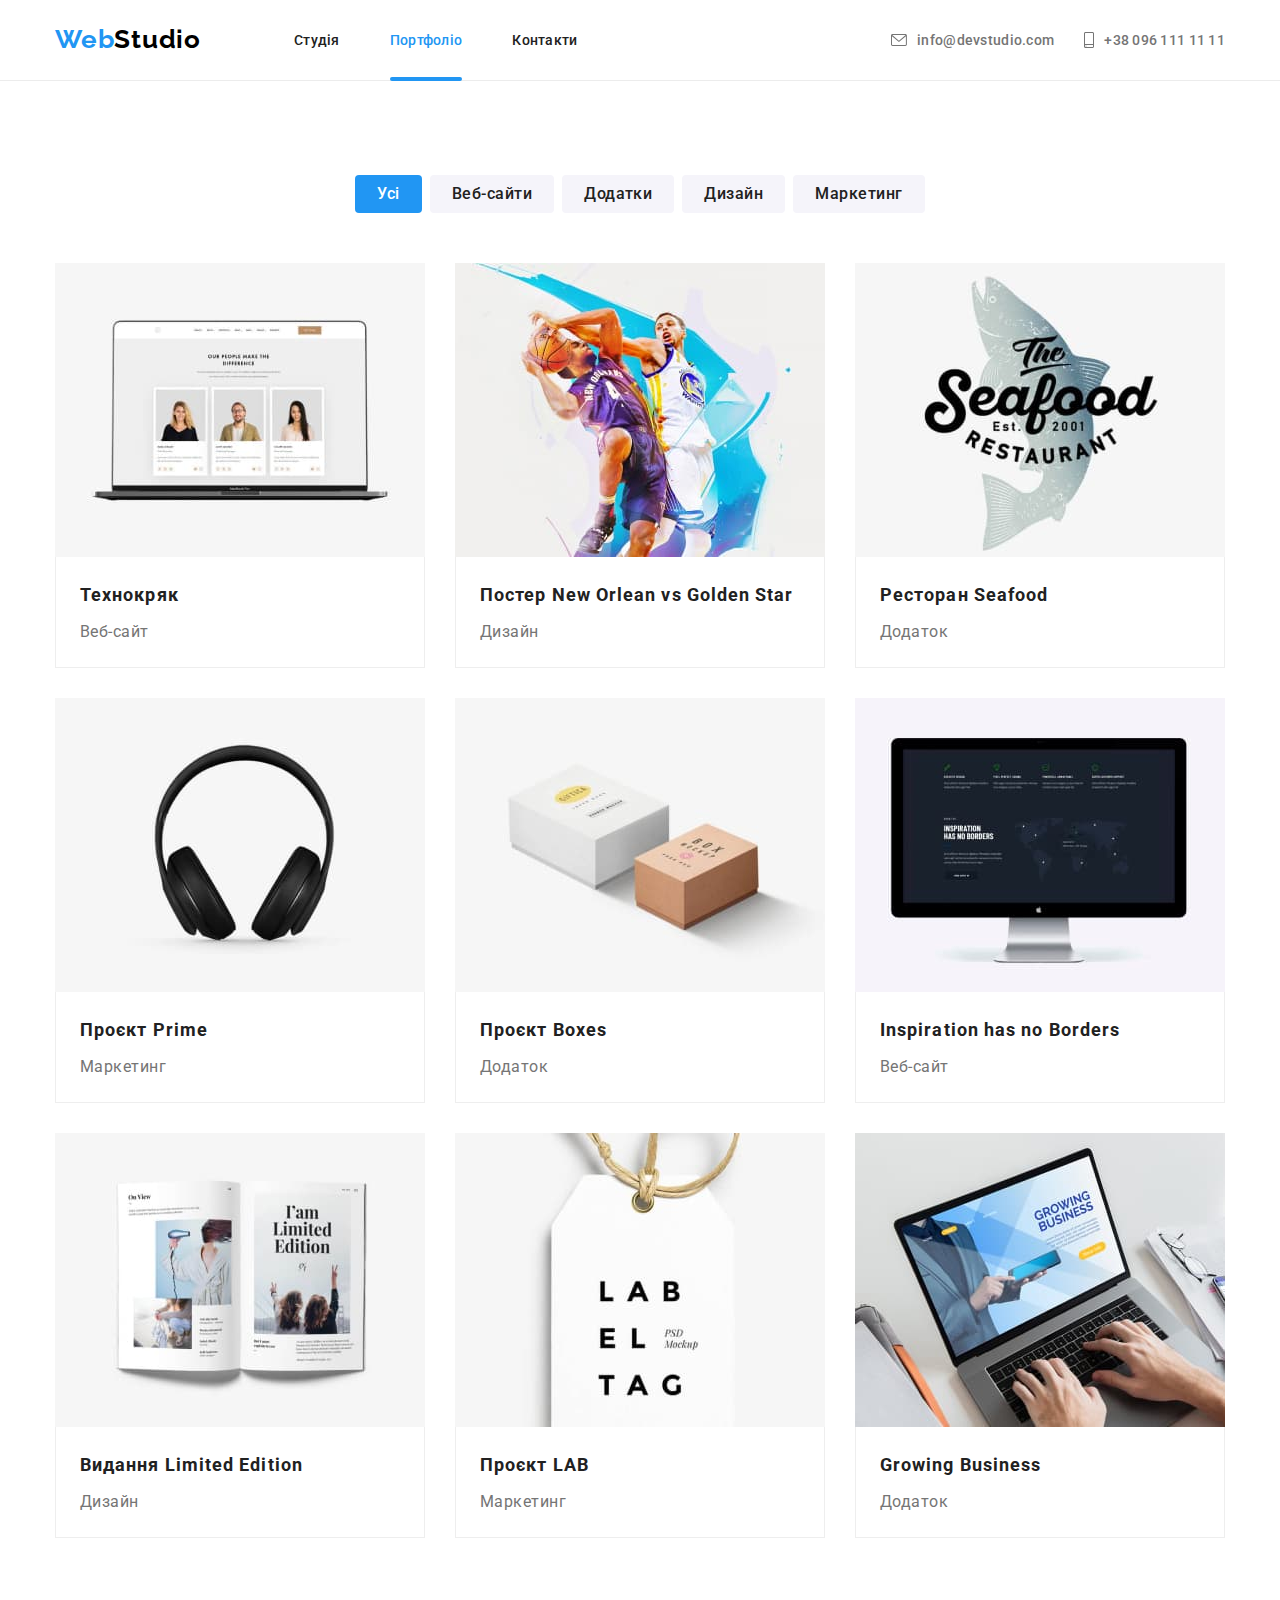
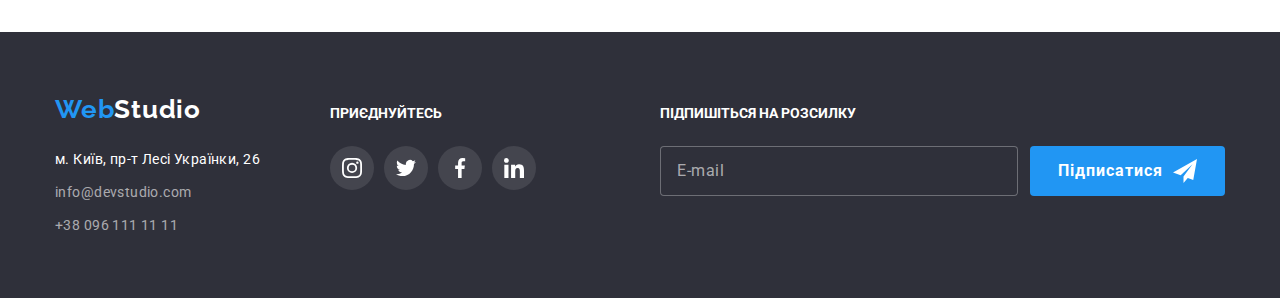
==== portfolio.html @ 8ba40157 "start" ====
<!DOCTYPE html>
<html lang="uk">
  <head>
    <meta charset="UTF-8" />
    <meta http-equiv="X-UA-Compatible" content="IE=edge" />
    <meta name="viewport" content="width=device-width, initial-scale=1.0" />
    <title>Portfolio</title>
    <link rel="preconnect" href="https://fonts.googleapis.com" />
    <link rel="preconnect" href="https://fonts.gstatic.com" crossorigin />
    <link
      href="https://fonts.googleapis.com/css2?family=Raleway:wght@700&family=Roboto:wght@400;500;700;900&display=swap"
      rel="stylesheet"
    />
    <link
      rel="stylesheet"
      href="https://cdnjs.cloudflare.com/ajax/libs/modern-normalize/1.1.0/modern-normalize.min.css"
    />
    <link rel="stylesheet" href="./css/styles.css" />
  </head>
  <body>
    <!-- Header -->

    <header class="header">
      <div class="container">
        <div class="site-nav">
          <nav class="main-nav">
            <a class="logo-header" href="./index.html"
              >Web<span class="logo-header-end">Studio</span></a
            >
            <ul class="nav">
              <li class="nav-list">
                <a class="nav-link" href="./index.html">Студія</a>
              </li>
              <li class="nav-list">
                <a class="nav-link current-page" href="./portfolio.html">Портфоліо</a>
              </li>
              <li class="nav-list"><a class="nav-link" href="#">Контакти</a></li>
            </ul>
          </nav>

          <ul class="contacts">
            <li class="contacts-list">
              <a class="contacts-link" href="mailto:info@devstudio.com">
                <svg class="contacts-link-icon envelope">
                  <use href="./images/icons.svg#envelope"></use>
                </svg>
                info@devstudio.com</a
              >
            </li>
            <li class="item">
              <a class="contacts-link" href="tel:+380961111111">
                <svg class="contacts-link-icon smartphone">
                  <use href="./images/icons.svg#smartphone"></use>
                </svg>
                +38 096 111 11 11</a
              >
            </li>
          </ul>
        </div>
      </div>
    </header>
    <main>
      <!-- Our projects section -->
      <section class="section">
        <div class="container">
          <h1 class="visually-hidden">Наші проекти</h1>

          <!-- Filtr menu -->

          <ul class="filtr">
            <li>
              <button class="filtr-button current-button" type="button">Усі</button>
            </li>
            <li><button class="filtr-button" type="button">Веб-сайти</button></li>
            <li><button class="filtr-button" type="button">Додатки</button></li>
            <li><button class="filtr-button" type="button">Дизайн</button></li>
            <li><button class="filtr-button" type="button">Маркетинг</button></li>
          </ul>

          <!-- Cards menu -->

          <ul class="ourprojects">
            <li class="ourprojects-list">
              <a
                class="ourprojects-link"
                href="#"
                target="_blank"
                rel="noopener noreferrer nofollow"
              >
                <div class="ourprojects-overlay-borders">
                  <img src="./images/technocrack.jpg" alt="відкрита сторінка сайту" width="370" />

                  <p class="ourprojects-overlay">
                    Ресурс пропонує комплексні пропозиції з різним рівнем функціоналу та сервісів.
                    Все це дозволить відвідувачу отримати вичерпні відомості про компанію чи
                    приватну особу.
                  </p>
                </div>

                <div class="ourproject-card">
                  <h2 class="ourprojects-title">Технокряк</h2>
                  <p class="ourprojects-text">Веб-сайт</p>
                </div></a
              >
            </li>
            <li class="ourprojects-list">
              <a
                class="ourprojects-link"
                href="#"
                target="_blank"
                rel="noopener noreferrer nofollow"
              >
                <div class="ourprojects-overlay-borders">
                  <img src="./images/poster.jpg" alt="постер з двома баскетболістами" width="370" />

                  <p class="ourprojects-overlay">
                    Lorem ipsum dolor sit amet consectetur adipisicing elit. Eaque dignissimos quos
                    magni deleniti earum cum soluta dolor culpa. Dolore, quos.
                  </p>
                </div>
                <div class="ourproject-card">
                  <h2 class="ourprojects-title">Постер New Orlean vs Golden Star</h2>
                  <p class="ourprojects-text">Дизайн</p>
                </div>
              </a>
            </li>
            <li class="ourprojects-list">
              <a
                class="ourprojects-link"
                href="#"
                target="_blank"
                rel="noopener noreferrer nofollow"
              >
                <div class="ourprojects-overlay-borders">
                  <img
                    src="./images/seafood.jpg"
                    alt="емблема ресторану у вигляді риби"
                    width="370"
                  />

                  <p class="ourprojects-overlay">
                    Lorem ipsum dolor sit amet consectetur adipisicing elit. Beatae esse illo dicta
                    quibusdam soluta fuga architecto laborum exercitationem unde ex sunt corporis
                    officia veritatis.
                  </p>
                </div>
                <div class="ourproject-card">
                  <h2 class="ourprojects-title">Ресторан Seafood</h2>
                  <p class="ourprojects-text">Додаток</p>
                </div></a
              >
            </li>
            <li class="ourprojects-list">
              <a
                class="ourprojects-link"
                href="#"
                target="_blank"
                rel="noopener noreferrer nofollow"
                ><div class="ourprojects-overlay-borders">
                  <img src="./images/prime.jpg" alt="навушники" width="370" />

                  <p class="ourprojects-overlay">
                    Lorem ipsum dolor, sit amet consectetur adipisicing elit. Sapiente distinctio
                    rerum placeat qui consectetur laborum veritatis. Eligendi ea laudantium id
                    praesentium laboriosam.
                  </p>
                </div>
                <div class="ourproject-card">
                  <h2 class="ourprojects-title">Проєкт Prime</h2>
                  <p class="ourprojects-text">Маркетинг</p>
                </div></a
              >
            </li>
            <li class="ourprojects-list">
              <a
                class="ourprojects-link"
                href="#"
                target="_blank"
                rel="noopener noreferrer nofollow"
                ><div class="ourprojects-overlay-borders">
                  <img src="./images/boxes.jpg" alt="дві коробки" width="370" />

                  <p class="ourprojects-overlay">
                    Lorem ipsum dolor sit amet consectetur adipisicing elit. Tempore enim
                    exercitationem numquam repellat officia velit eius laborum neque, quia,
                    perspiciatis sapiente?
                  </p>
                </div>
                <div class="ourproject-card">
                  <h2 class="ourprojects-title">Проєкт Boxes</h2>
                  <p class="ourprojects-text">Додаток</p>
                </div></a
              >
            </li>
            <li class="ourprojects-list">
              <a
                class="ourprojects-link"
                href="#"
                target="_blank"
                rel="noopener noreferrer nofollow"
                ><div class="ourprojects-overlay-borders">
                  <img src="./images/inspiration.jpg" alt="моноблок" width="370" />

                  <p class="ourprojects-overlay">
                    Lorem ipsum dolor sit amet consectetur adipisicing elit. Eveniet rem quae minima
                    nemo culpa commodi dicta reiciendis perspiciatis repellat. Facere, neque
                    aperiam?
                  </p>
                </div>
                <div class="ourproject-card">
                  <h2 class="ourprojects-title">Inspiration has no Borders</h2>
                  <p class="ourprojects-text">Веб-сайт</p>
                </div></a
              >
            </li>
            <li class="ourprojects-list">
              <a
                class="ourprojects-link"
                href="#"
                target="_blank"
                rel="noopener noreferrer nofollow"
                ><div class="ourprojects-overlay-borders">
                  <img src="./images/limeddit.jpg" alt="розгорнутий журнал" width="370" />

                  <p class="ourprojects-overlay">
                    Lorem ipsum dolor sit amet consectetur adipisicing elit. Illum alias, inventore
                    incidunt laborum veritatis natus nisi debitis perspiciatis itaque, tempore,
                    dolor minima odit!
                  </p>
                </div>
                <div class="ourproject-card">
                  <h2 class="ourprojects-title">Видання Limited Edition</h2>
                  <p class="ourprojects-text">Дизайн</p>
                </div></a
              >
            </li>
            <li class="ourprojects-list">
              <a
                class="ourprojects-link"
                href="#"
                target="_blank"
                rel="noopener noreferrer nofollow"
                ><div class="ourprojects-overlay-borders">
                  <img src="./images/lab.jpg" alt="бірка на мотузці" width="370" />

                  <p class="ourprojects-overlay">
                    Lorem ipsum dolor sit amet consectetur, adipisicing elit. Quae, consectetur
                    ullam distinctio itaque voluptate vel quas suscipit minima consequatur.
                  </p>
                </div>
                <div class="ourproject-card">
                  <h2 class="ourprojects-title">Проєкт LAB</h2>
                  <p class="ourprojects-text">Маркетинг</p>
                </div></a
              >
            </li>
            <li class="ourprojects-list">
              <a
                class="ourprojects-link"
                href="#"
                target="_blank"
                rel="noopener noreferrer nofollow"
                ><div class="ourprojects-overlay-borders">
                  <img src="./images/growingbus.jpg" alt="людина працює за ноутбуком" width="370" />

                  <p class="ourprojects-overlay">
                    Lorem ipsum dolor sit amet consectetur adipisicing elit. Eligendi voluptas
                    debitis, delectus repellat ipsa, est possimus cum enim optio voluptatem,
                    repudiandae incidunt tenetur vel?
                  </p>
                </div>
                <div class="ourproject-card">
                  <h2 class="ourprojects-title">Growing Business</h2>
                  <p class="ourprojects-text">Додаток</p>
                </div></a
              >
            </li>
          </ul>
        </div>
      </section>
    </main>
    <!-- Footer -->
    <footer class="footer-background">
      <div class="container">
        <div class="footer">
          <div class="find-us">
            <a class="logo-footer" href="./index.html"
              >Web<span class="logo-footer-end">Studio</span></a
            >
            <address>
              <ul class="adres">
                <li class="adres-item">
                  <a
                    class="footer-address"
                    href="https://goo.gl/maps/CPtrU1FHBa2aNyZL9"
                    target="_blank"
                    rel="noopener noreferrer nofollow"
                    >м. Київ, пр-т Лесі Українки, 26</a
                  >
                </li>
                <li class="adres-item">
                  <a class="footer-contacts" href="mailto:info@devstudio.com">info@devstudio.com</a>
                </li>
                <li class="adres-item">
                  <a class="footer-contacts" href="tel:+380961111111">+38 096 111 11 11</a>
                </li>
              </ul>
            </address>
          </div>
          <div class="join-us">
            <p class="footer-headers-text">приєднуйтесь</p>
            <ul class="soc-networks">
              <li class="soc-list">
                <a
                  class="soc-link soc-link-footer"
                  href="#"
                  target="_blank"
                  rel="noopener noreferrer nofollow"
                  ><svg class="soc-icon">
                    <use href="./images/icons.svg#instagram"></use>
                  </svg>
                </a>
              </li>
              <li class="soc-list">
                <a
                  class="soc-link soc-link-footer"
                  href="#"
                  target="_blank"
                  rel="noopener noreferrer nofollow"
                >
                  <svg class="soc-icon">
                    <use href="./images/icons.svg#twitter"></use>
                  </svg>
                </a>
              </li>
              <li class="soc-list">
                <a
                  class="soc-link soc-link-footer"
                  href="#"
                  target="_blank"
                  rel="noopener noreferrer nofollow"
                  ><svg class="soc-icon">
                    <use href="./images/icons.svg#facebook"></use>
                  </svg>
                </a>
              </li>
              <li class="soc-list">
                <a
                  class="soc-link soc-link-footer"
                  href="#"
                  target="_blank"
                  rel="noopener noreferrer nofollow"
                  ><svg class="soc-icon">
                    <use href="./images/icons.svg#linkedin"></use>
                  </svg>
                </a>
              </li>
            </ul>
          </div>
          <div class="sign-us">
            <p class="footer-headers-text">Підпишіться на розсилку</p>
            <form class="sign-us-form">
              <label>
                <input type="email" class="sign-us-input" placeholder="E-mail" />
              </label>
              <button type="submit" class="sign-us-button">
                Підписатися
                <svg class="icon-send">
                  <use href="./images/icons.svg#icon-send"></use>
                </svg>
              </button>
            </form>
          </div>
        </div>
      </div>
    </footer>
  </body>
</html>
---- css/styles.css ----
/* Color variables */

:root {
  --main-background-color: #ffffff;
  --secondary-background-color: #2f303a;
  --accent-color: #2196f3;
  --section-background-color: #f5f4fa;
  --our-contacts-color: rgba(255, 255, 255, 0.6);
  --main-text-color: #757575;
  --title-text-color: #212121;
  --logo-end-color: #000000;
  --time-func: cubic-bezier(0.4, 0, 0.2, 1);
  --time: 250ms;
}

/* General styles */

body {
  background-color: var(--main-background-color);
  color: var(--main-text-color);
  font-family: 'Roboto', sans-serif;
  font-size: 14px;
}

h1,
h2,
h3,
h4,
h5,
h6,
p,
ul {
  margin: 0;
  padding: 0;
}

li {
  list-style: none;
}

img {
  display: block;
  max-width: 100%;
  height: auto;
}

.container {
  width: 1200px;
  margin: 0 auto;
  padding: 0 15px;
}

.section {
  padding: 94px 0;
}

.visually-hidden {
  position: absolute;
  white-space: nowrap;
  width: 1px;
  height: 1px;
  overflow: hidden;
  border: 0;
  padding: 0;
  clip: rect(0 0 0 0);
  clip-path: inset(50%);
  margin: -1px;
}

.section-title {
  margin-bottom: 50px;

  text-align: center;
  font-weight: 700;
  font-size: 36px;
  line-height: 1.17;
  letter-spacing: 0.03em;
  color: var(--title-text-color);
}

/* Logo styles */

.logo-header,
.logo-footer {
  font-family: 'Raleway', sans-serif;
  color: var(--accent-color);
  text-decoration: none;
  font-size: 26px;
  font-weight: 700;
  line-height: 1.17;
  letter-spacing: 0.03em;
}

.logo-header {
  margin-right: 93px;
}

.logo-header-end {
  color: var(--logo-end-color);
  line-height: 1.38;
}

.logo-footer {
  display: block;
  margin-bottom: 20px;
}

.logo-footer-end {
  color: var(--main-background-color);
  line-height: 1.38;
}

/* Header styles */

.header {
  border-bottom: 1px solid #ececec;
}

.site-nav,
.main-nav,
.nav,
.contacts {
  display: flex;
  align-items: center;
}

.nav-list:not(:last-child) {
  margin-right: 50px;
}

.nav-link.current-page {
  color: var(--accent-color);
}

.current-page::after {
  content: '';
  display: block;
  width: 100%;
  height: 4px;
  position: absolute;

  bottom: -1px;
  border-radius: 2px;
  background-color: var(--accent-color);

  animation-name: current-underline;
  animation-duration: 350ms;
  animation-timing-function: linear;
}

@keyframes current-underline {
  0% {
    transform: scaleX(0);
  }
  50% {
    transform: scaleX(0.5);
  }
  100% {
    transform: scaleX(1);
  }
}

.contacts-list:not(:last-child) {
  margin-right: 30px;
}

.contacts {
  margin-left: auto;
}

.nav,
.contacts {
  font-weight: 500;
  line-height: 1.17;
  letter-spacing: 0.02em;
}

.nav-link {
  display: block;
  padding: 32px 0;
  position: relative;

  text-decoration: none;
  color: var(--title-text-color);
  transition: color var(--time) var(--time-func);
}

.contacts-link {
  display: flex;
  align-items: center;
  padding: 32px 0;

  text-decoration: none;
  color: var(--main-text-color);
  transition: color var(--time) var(--time-func);
}

.contacts-link-icon {
  margin-right: 10px;
  fill: currentColor;
}

.envelope {
  width: 16px;
  height: 12px;
}

.smartphone {
  width: 10px;
  height: 16px;
}

.nav-link:hover,
.nav-link:focus,
.contacts-link:hover,
.contacts-link:focus {
  color: var(--accent-color);
}

/* Footer styles */

.footer-background {
  padding: 60px 0;
  background-color: var(--secondary-background-color);
}

.footer {
  display: flex;
  gap: 70px;
  align-items: baseline;
}

.footer-address {
  text-decoration: none;
  font-style: normal;
  color: var(--main-background-color);
  line-height: 1.71;
  letter-spacing: 0.03em;
  transition: color var(--time) var(--time-func);
}

.footer-contacts {
  text-decoration: none;
  font-style: normal;
  color: var(--our-contacts-color);
  line-height: 1.71;
  letter-spacing: 0.03em;
  transition: color var(--time) var(--time-func);
}

.footer-headers-text {
  font-weight: 700;
  line-height: 1.71;
  text-transform: uppercase;
  color: var(--main-background-color);
  letter-spacing: 0.03%;
  margin-bottom: 20px;
}

.soc-link-footer.soc-link {
  background-color: rgba(255, 255, 255, 0.1);
  color: #ffffff;
}

.adres-item:not(:last-child) {
  margin-bottom: 9px;
}

.footer-address:hover,
.footer-address:focus,
.footer-contacts:hover,
.footer-contacts:focus {
  color: var(--accent-color);
}

.sign-us {
  margin-left: auto;
}

.sign-us-form {
  display: flex;
  gap: 12px;
}

.sign-us-input {
  width: 358px;
  height: 50px;
  padding-left: 16px;
  background-color: #2f303a;
  border-radius: 4px;
  border: 1px solid rgba(255, 255, 255, 0.3);

  font-size: 16px;
  letter-spacing: 0.03em;
  line-height: 1.25;
  color: var(--main-text-color);
}

.sign-us-input:focus-within {
  background-color: var(--main-background-color);
}

.sign-us-input::placeholder {
  font-size: 16px;
  letter-spacing: 0.03em;
  line-height: 1.25;
  color: rgba(255, 255, 255, 0.6);
}

.sign-us-input:focus-within::placeholder {
  color: var(--main-text-color);
}

.sign-us-button {
  display: flex;
  gap: 10px;
  align-items: center;
  padding: 10px 28px;
  border: 0;
  border-radius: 4px;

  font-weight: 700;
  font-size: 16px;
  line-height: 1.87;
  letter-spacing: 0.06em;
  background-color: var(--accent-color);
  color: var(--main-background-color);
  cursor: pointer;
  transition: background-color var(--time) var(--time-func), box-shadow var(--time) var(--time-func);
}

.icon-send {
  width: 24px;
  height: 24px;
  display: flex;
  justify-content: center;
  align-items: center;
  fill: var(--main-background-color);
}

/* WebStudio */

/* Hero section styles */

.hero {
  background-color: var(--secondary-background-color);
  text-align: center;
}

.hero-background {
  padding: 200px 0;
  width: 1600px;
  margin: 0 auto;
  background-image: linear-gradient(to right, rgba(47, 48, 58, 0.4), rgba(47, 48, 58, 0.4)),
    url(../images/background-hero.jpg);
  background-repeat: no-repeat;
  background-position: center;
  background-size: cover;
}

.hero-title {
  max-width: 696px;
  margin: 0 auto 30px;

  font-weight: 900;
  font-size: 44px;
  line-height: 1.36;
  letter-spacing: 0.06em;
  text-transform: uppercase;
  color: var(--main-background-color);
}

.hero-button {
  padding: 10px 32px;
  border: 0;
  border-radius: 4px;

  font-weight: 700;
  font-size: 16px;
  line-height: 1.87;
  letter-spacing: 0.06em;
  background-color: var(--accent-color);
  color: var(--main-background-color);
  cursor: pointer;
  transition: background-color var(--time) var(--time-func), box-shadow var(--time) var(--time-func);
}

.hero-button:hover,
.hero-button:focus,
.send-data-button:hover,
.send-data-button:focus,
.sign-us-button:hover,
.sign-us-button:focus {
  background-color: #188ce8;
  box-shadow: 0px 4px 4px rgba(0, 0, 0, 0.15);
}

/* Sections styles */

/* Our advantages section styles */

.advantages-title {
  margin-bottom: 10px;

  font-weight: 700;
  line-height: 1.17;
  letter-spacing: 0.03em;
  color: var(--title-text-color);
  text-transform: uppercase;
  font-size: inherit;
}

.advantages-text {
  line-height: 1.71;
}

.advantages {
  display: flex;
}

.advantages-list:not(:last-child) {
  margin-right: 30px;
}

.advantages-list {
  list-style-type: none;
  width: 25%;
}

.advantages-thumb {
  display: flex;
  width: 270px;
  height: 120px;
  justify-content: center;
  align-items: center;
  background-color: #f5f4fa;
  margin-bottom: 30px;
  border-radius: 4px;
}

.our-adnvantages-icon {
  width: 70px;
  height: 70px;
}

/* What we do section styles */

.what-we-do {
  padding: 0 0 94px 0;
}

.what-we-do-list {
  display: flex;
}

.what-we-do-item:not(:last-child) {
  margin-right: 30px;
}

.what-we-do-item {
  position: relative;
}

.what-we-do-text {
  width: 100%;
  position: absolute;
  bottom: 0;
  left: 0;
  padding: 27px 0;

  text-align: center;
  text-transform: uppercase;
  font-weight: 700;
  line-height: 1.17;
  letter-spacing: 0.03em;
  color: var(--main-background-color);
  background-color: rgba(47, 48, 58, 0.8);
}

/* Our team section styles */

/* cards animations */

.scene-flip {
  width: 270px;
  height: 260px;

  perspective: 600px;
}

.card-flip {
  width: 100%;
  height: 100%;
  position: relative;

  transform-style: preserve-3d;
  border: 1px solid var(--section-background-color);
  transition: transform var(--time) var(--time-func);
}

.team-card-flip {
  position: absolute;
  width: 100%;
  height: 100%;
  backface-visibility: hidden;
}

.flip-card-text {
  color: var(--main-text-color);
  transform: rotateY(180deg);
  padding: 30px;
}

.scene-flip:hover .card-flip {
  transform: rotateY(180deg);
}

.scene-spiral {
  width: 270px;
  height: 260px;
  position: relative;

  perspective: 600px;
  border-top: 1px solid var(--section-background-color);
  border-right: 1px solid var(--section-background-color);
  border-left: 1px solid var(--section-background-color);
}

.card-spiral-text {
  position: absolute;
  width: 100%;
  height: 100%;
  padding: 30px;
  opacity: 0;
  transform: scale(0) rotate(360deg);
  transition: transform 500ms 500ms;
  border-bottom: 1px solid var(--section-background-color);
}

.card-spiral-face {
  position: absolute;
  width: 100%;
  height: 100%;

  transform: scale(1) rotate(0);
  transition: transform 500ms;
}

.scene-spiral:hover .card-spiral-face {
  transform: scale(0) rotate(360deg);
}

.scene-spiral:hover .card-spiral-text {
  transform: scale(1) rotate(0);
  opacity: 1;
}

/* ------------------------------- */

.ourteam-background {
  background-color: var(--section-background-color);
}

.ourteam-title {
  margin-bottom: 10px;

  font-weight: 500;
  font-size: 16px;
  line-height: 1.17;
  letter-spacing: 0.03em;
  color: var(--title-text-color);
}

.ourteam-text {
  font-size: 16px;
  line-height: 1.17;
  margin-bottom: 16px;
}

.ourteam {
  display: flex;
}

.ourteam-list {
  width: 25%;

  background-color: var(--main-background-color);
  box-shadow: 0px 1px 3px rgba(0, 0, 0, 0.12), 0px 1px 1px rgba(0, 0, 0, 0.14),
    0px 2px 1px rgba(0, 0, 0, 0.2);
  border-radius: 0px 0px 4px 4px;
}

.ourteam-cards {
  text-align: center;
  padding: 30px 0;
}

.ourteam-list:not(:last-child) {
  margin-right: 30px;
}

.soc-networks {
  display: flex;
  justify-content: center;
  gap: 10px;
}
.soc-list {
  list-style-type: none;
}

.soc-link {
  width: 44px;
  height: 44px;
  display: flex;
  justify-content: center;
  align-items: center;
  border-radius: 50%;
  color: #afb1b8;
  transition: color var(--time) var(--time-func), background-color var(--time) var(--time-func);
}

.soc-icon {
  width: 20px;
  height: 20px;
  fill: currentColor;
}

.soc-link:hover,
.soc-link:focus {
  background-color: #2196f3;
  color: #ffffff;
}

/* Constant clients section styles */

.constant-clients {
  display: flex;
  gap: 30px;
  justify-content: center;
}

.clients-list {
  list-style: none;
}

.clients-link {
  width: 170px;
  height: 92px;
  display: flex;
  justify-content: center;
  align-items: center;
  color: #afb1b8;
  border: 1px solid #afb1b8;
  border-radius: 4px;
  transition: color var(--time) var(--time-func), border-color var(--time) var(--time-func);
}

.clients-link:hover,
.clients-link:focus {
  color: var(--accent-color);
  border-color: var(--accent-color);
}

.clients-icon {
  width: 106px;
  height: 60px;
  fill: currentColor;
}

/* Portfolio */

/* Filtr buttons styles */

.filtr {
  display: flex;
  justify-content: center;
  column-gap: 8px;
  margin-bottom: 50px;
}

.filtr-button {
  padding: 6px 22px;

  border: none;
  border-radius: 4px;
  font-family: inherit;
  background-color: var(--section-background-color);
  color: var(--title-text-color);
  font-weight: 500;
  font-size: 16px;
  line-height: 1.62;
  letter-spacing: 0.03em;
  cursor: pointer;
  transition: background-color var(--time) var(--time-func), color var(--time) var(--time-func),
    box-shadow var(--time) var(--time-func);
}

.current-button {
  background-color: var(--accent-color);
  color: var(--main-background-color);
}

.filtr-button:hover,
.filtr-button:focus {
  background-color: var(--accent-color);
  color: var(--main-background-color);
  box-shadow: 0px 3px 1px rgba(0, 0, 0, 0.1), 0px 1px 2px rgba(0, 0, 0, 0.08),
    0px 2px 2px rgba(0, 0, 0, 0.12);
}

/* Projects cards styles */

.ourprojects {
  display: flex;
  flex-wrap: wrap;
  gap: 30px;
}

.ourprojects-list {
  flex-basis: 370px;
}

.ourprojects-link {
  display: block;
  text-decoration: none;
  transition: box-shadow var(--time) var(--time-func);
}

.ourprojects-link:hover,
.ourprojects-link:focus {
  box-shadow: 0px 1px 1px rgba(0, 0, 0, 0.12), 0px 4px 4px rgba(0, 0, 0, 0.06),
    1px 4px 6px rgba(0, 0, 0, 0.16);
}

.ourprojects-link:hover .ourprojects-overlay,
.ourprojects-link:focus .ourprojects-overlay {
  transform: translatey(0);
}

.ourprojects-title {
  margin-bottom: 4px;

  font-size: 18px;
  line-height: 2;
  letter-spacing: 0.06em;
  color: var(--title-text-color);
}

.ourprojects-text {
  font-size: 16px;
  line-height: 1.87;
  letter-spacing: 0.03em;
  color: var(--main-text-color);
}

.ourproject-card {
  padding: 20px 24px;
  border-bottom: 1px solid #eeeeee;
  border-left: 1px solid #eeeeee;
  border-right: 1px solid #eeeeee;
}

.ourprojects-overlay-borders {
  position: relative;
  overflow: hidden;
}

.ourprojects-overlay {
  position: absolute;

  top: 0;
  left: 0;
  width: 100%;
  height: 100%;
  background: rgba(33, 150, 243, 0.9);
  padding: 63px 24px;

  transform: translateY(100.1%);
  transition: transform var(--time) var(--time-func);

  font-size: 18px;
  line-height: 1.55;
  letter-spacing: 0.03em;
  color: var(--main-background-color);
}

/* Modal window */

.backdrop {
  position: fixed;
  top: 0;
  left: 0;
  width: 100%;
  height: 100%;

  background-color: rgba(0, 0, 0, 0.2);
  opacity: 1;

  transition: opacity var(--time) var(--time-func), visibility var(--time) var(--time-func);
}

.backdrop.is-hidden {
  opacity: 0;
  visibility: hidden;
  pointer-events: none;
}

.backdrop.is-hidden .modal {
  transform: translate(-50%, -50%) scale(0.9);
  transition: transform var(--time) var(--time-func);
}

.modal {
  position: absolute;
  top: 50%;
  left: 50%;

  min-width: 528px;
  min-height: 581px;

  padding: 40px;

  transform: translate(-50%, -50%) scale(1);

  background-color: var(--main-background-color);
  box-shadow: 0px 1px 3px rgba(0, 0, 0, 0.12), 0px 1px 1px rgba(0, 0, 0, 0.14),
    0px 2px 1px rgba(0, 0, 0, 0.2);
  border-radius: 4px;
}

.close-backdrop-button {
  position: absolute;
  top: 8px;
  right: 8px;
  display: flex;
  justify-content: center;
  align-items: center;

  width: 30px;
  height: 30px;

  cursor: pointer;
  border-radius: 50%;
  border: 1px solid rgba(0, 0, 0, 0.1);
  background-color: var(--main-background-color);
  color: var(--logo-end-color);
}

.close-backdrop-button:hover,
.close-backdrop-button:focus {
  color: var(--accent-color);
}

.close-backdrop-icon {
  width: 18px;
  height: 18px;
  fill: currentColor;
}

/* Form We will call you */

.form {
  width: 100%;
}

.form-title {
  text-align: center;
  margin-bottom: 12px;
  font-weight: 700;
  font-size: 20px;
  letter-spacing: 0.03em;
  line-height: 1.17;
  color: var(--title-text-color);
}

.inputuserdata {
  margin-bottom: 20px;
}

.form-field {
  display: flex;
  flex-direction: column;
}

.form-field:not(:last-child) {
  margin-bottom: 10px;
}

.form-input {
  height: 40px;
  width: 100%;
  padding-left: 42px;
  border: 1px solid rgba(33, 33, 33, 0.2);
  border-radius: 4px;
  outline: none;
  transition: border-color var(--time) var(--time-func);
}

.input-icon-position {
  position: relative;
}

.input-icon {
  position: absolute;
  width: 18px;
  height: 18px;
  top: 50%;
  left: 21px;
  transform: translate(-50%, -50%);
  transition: fill var(--time) var(--time-func);
}

.form-input-text {
  padding: 12px;
  border: 1px solid rgba(33, 33, 33, 0.2);
  border-radius: 4px;
  resize: none;
  outline: none;
  transition: border-color var(--time) var(--time-func);
}

.form-label {
  margin-bottom: 4px;

  font-size: 12px;
  letter-spacing: 0.01em;
  line-height: 1.17;
  color: var(--main-text-color);
}

.form-field:focus-within .form-input,
.form-field:focus-within .form-input-text,
.form-field:focus-within .input-icon {
  border-color: var(--accent-color);
  fill: var(--accent-color);
}

.checkbox-input {
  position: absolute;
  white-space: nowrap;
  width: 1px;
  height: 1px;
  overflow: hidden;
  border: 0;
  padding: 0;
  clip: rect(0 0 0 0);
  clip-path: inset(50%);
  margin: -1px;
}

.checkbox-field {
  display: flex;
  justify-content: center;
  align-items: center;
  width: 16px;
  height: 15px;
  margin-right: 8px;
  border-radius: 2px;
  border: 1px solid #212121;
  transition: background-color var(--time) var(--time-func);
}

.form-policy {
  display: flex;
  justify-content: center;
  align-items: center;
  margin-bottom: 30px;
  letter-spacing: 0.03em;
  line-height: 1.71;
  color: var(--main-text-color);
}

.policy-border {
  position: absolute;
  width: 448px;
  height: 26px;
  border-radius: 4px;
  border: 1px solid transparent;
  transition: border-color var(--time) var(--time-func);
}

.checkbox-input:focus ~ .policy-border {
  border-color: var(--accent-color);
}

.checkbox-input:checked ~ .policy-border {
  border-color: transparent;
}

.checkbox-icon {
  width: 16px;
  height: 15px;
  fill: #ffffff;
}

.checkbox-input:checked + .checkbox-field {
  border: none;
  background-color: var(--accent-color);
}

.policy-link {
  color: var(--accent-color);
  z-index: 1;
}

.policy-link:focus {
  outline: 1px solid var(--accent-color);
}

.send-data-button {
  display: block;
  padding: 10px 52px;
  margin: 0 auto;

  border: 0;
  border-radius: 4px;

  font-weight: 700;
  font-size: 16px;
  line-height: 1.87;
  letter-spacing: 0.06em;
  background-color: var(--accent-color);
  color: var(--main-background-color);
  cursor: pointer;
  transition: background-color var(--time) var(--time-func), box-shadow var(--time) var(--time-func);
}
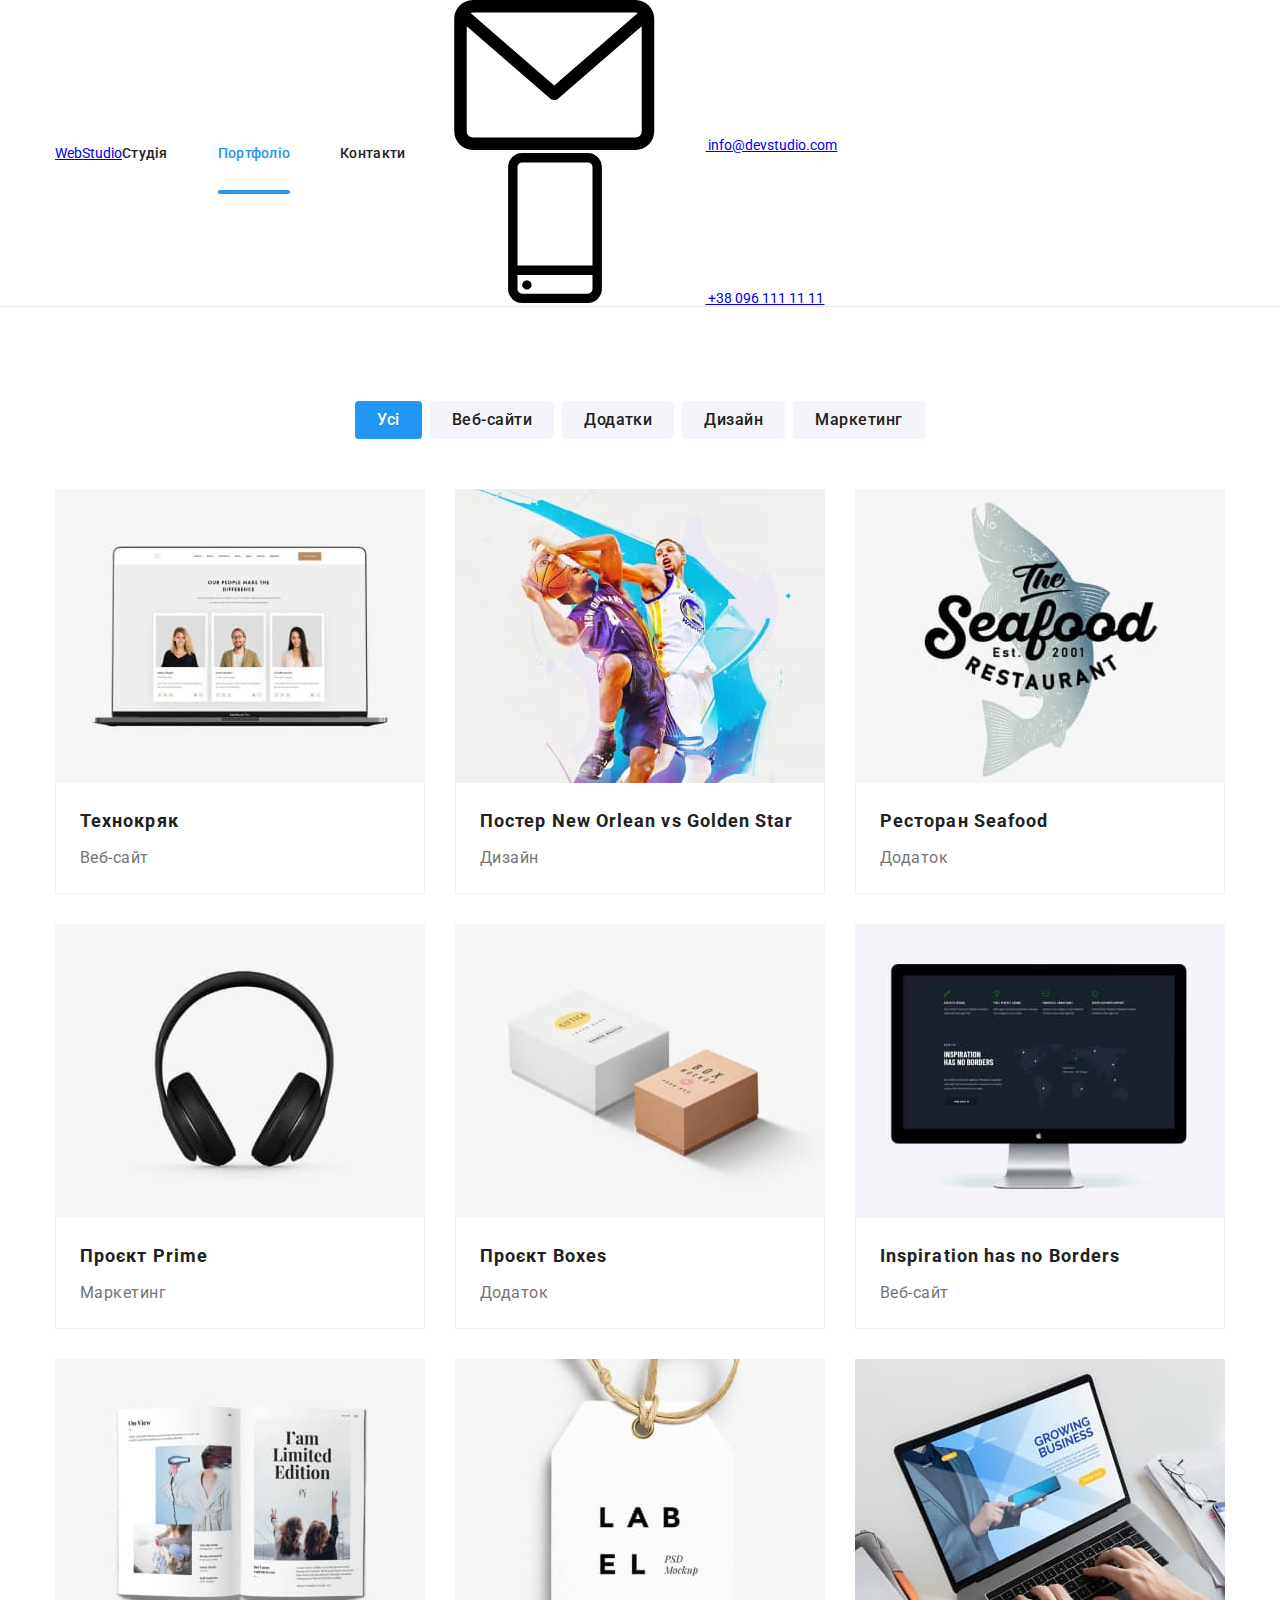
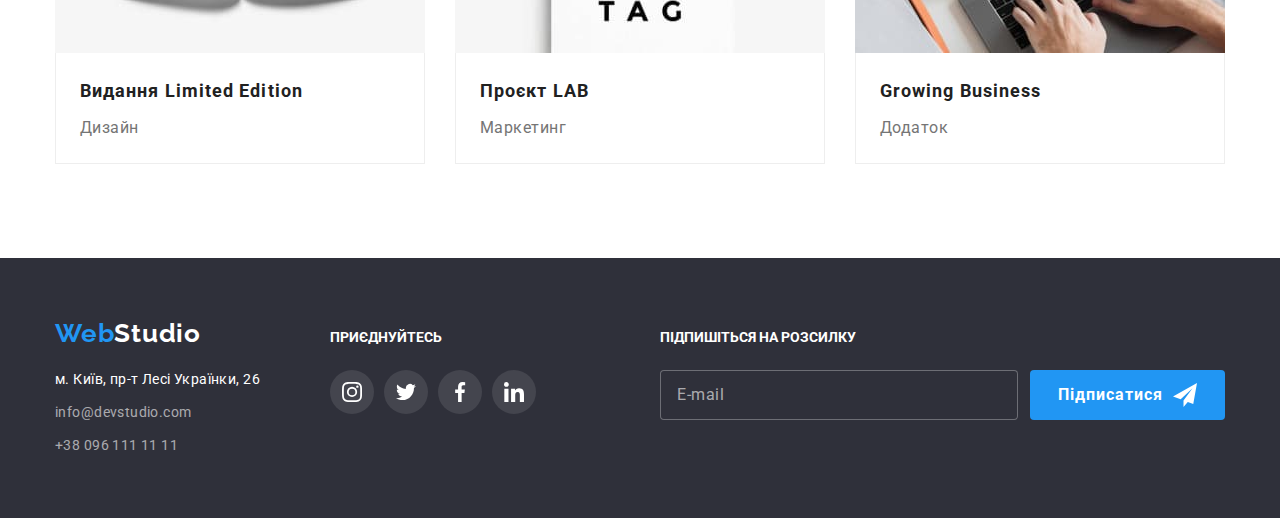
==== commit 7cac6150: "something done" ====
--- a/portfolio.html
+++ b/portfolio.html
@@ -61,217 +61,225 @@
     </header>
     <main>
       <!-- Our projects section -->
-      <section class="section">
+      <section class="section our-projects">
         <div class="container">
           <h1 class="visually-hidden">Наші проекти</h1>
 
           <!-- Filtr menu -->
 
-          <ul class="filtr">
+          <ul class="our-projects__filtr">
             <li>
-              <button class="filtr-button current-button" type="button">Усі</button>
-            </li>
-            <li><button class="filtr-button" type="button">Веб-сайти</button></li>
-            <li><button class="filtr-button" type="button">Додатки</button></li>
-            <li><button class="filtr-button" type="button">Дизайн</button></li>
-            <li><button class="filtr-button" type="button">Маркетинг</button></li>
+              <button class="our-projects__button our-projects__button--active" type="button">
+                Усі
+              </button>
+            </li>
+            <li><button class="our-projects__button" type="button">Веб-сайти</button></li>
+            <li><button class="our-projects__button" type="button">Додатки</button></li>
+            <li><button class="our-projects__button" type="button">Дизайн</button></li>
+            <li><button class="our-projects__button" type="button">Маркетинг</button></li>
           </ul>
 
           <!-- Cards menu -->
 
-          <ul class="ourprojects">
-            <li class="ourprojects-list">
-              <a
-                class="ourprojects-link"
-                href="#"
-                target="_blank"
-                rel="noopener noreferrer nofollow"
-              >
-                <div class="ourprojects-overlay-borders">
+          <ul class="our-projects__list">
+            <li class="our-projects__item">
+              <a
+                class="our-projects__link"
+                href="#"
+                target="_blank"
+                rel="noopener noreferrer nofollow"
+              >
+                <div class="our-projects__overlay-borders">
                   <img src="./images/technocrack.jpg" alt="відкрита сторінка сайту" width="370" />
 
-                  <p class="ourprojects-overlay">
+                  <p class="our-projects__overlay">
                     Ресурс пропонує комплексні пропозиції з різним рівнем функціоналу та сервісів.
                     Все це дозволить відвідувачу отримати вичерпні відомості про компанію чи
                     приватну особу.
                   </p>
                 </div>
 
-                <div class="ourproject-card">
-                  <h2 class="ourprojects-title">Технокряк</h2>
-                  <p class="ourprojects-text">Веб-сайт</p>
-                </div></a
-              >
-            </li>
-            <li class="ourprojects-list">
-              <a
-                class="ourprojects-link"
-                href="#"
-                target="_blank"
-                rel="noopener noreferrer nofollow"
-              >
-                <div class="ourprojects-overlay-borders">
+                <div class="our-projects__thumb">
+                  <h2 class="our-projects__title">Технокряк</h2>
+                  <p class="our-projects__text">Веб-сайт</p>
+                </div></a
+              >
+            </li>
+            <li class="our-projects__item">
+              <a
+                class="our-projects__link"
+                href="#"
+                target="_blank"
+                rel="noopener noreferrer nofollow"
+              >
+                <div class="our-projects__overlay-borders">
                   <img src="./images/poster.jpg" alt="постер з двома баскетболістами" width="370" />
 
-                  <p class="ourprojects-overlay">
+                  <p class="our-projects__overlay">
                     Lorem ipsum dolor sit amet consectetur adipisicing elit. Eaque dignissimos quos
                     magni deleniti earum cum soluta dolor culpa. Dolore, quos.
                   </p>
                 </div>
-                <div class="ourproject-card">
-                  <h2 class="ourprojects-title">Постер New Orlean vs Golden Star</h2>
-                  <p class="ourprojects-text">Дизайн</p>
+                <div class="our-projects__thumb">
+                  <h2 class="our-projects__title">Постер New Orlean vs Golden Star</h2>
+                  <p class="our-projects__text">Дизайн</p>
                 </div>
               </a>
             </li>
-            <li class="ourprojects-list">
-              <a
-                class="ourprojects-link"
-                href="#"
-                target="_blank"
-                rel="noopener noreferrer nofollow"
-              >
-                <div class="ourprojects-overlay-borders">
+            <li class="our-projects__item">
+              <a
+                class="our-projects__link"
+                href="#"
+                target="_blank"
+                rel="noopener noreferrer nofollow"
+              >
+                <div class="our-projects__overlay-borders">
                   <img
                     src="./images/seafood.jpg"
                     alt="емблема ресторану у вигляді риби"
                     width="370"
                   />
 
-                  <p class="ourprojects-overlay">
+                  <p class="our-projects__overlay">
                     Lorem ipsum dolor sit amet consectetur adipisicing elit. Beatae esse illo dicta
                     quibusdam soluta fuga architecto laborum exercitationem unde ex sunt corporis
                     officia veritatis.
                   </p>
                 </div>
-                <div class="ourproject-card">
-                  <h2 class="ourprojects-title">Ресторан Seafood</h2>
-                  <p class="ourprojects-text">Додаток</p>
-                </div></a
-              >
-            </li>
-            <li class="ourprojects-list">
-              <a
-                class="ourprojects-link"
-                href="#"
-                target="_blank"
-                rel="noopener noreferrer nofollow"
-                ><div class="ourprojects-overlay-borders">
+                <div class="our-projects__thumb">
+                  <h2 class="our-projects__title">Ресторан Seafood</h2>
+                  <p class="our-projects__text">Додаток</p>
+                </div></a
+              >
+            </li>
+            <li class="our-projects__item">
+              <a
+                class="our-projects__link"
+                href="#"
+                target="_blank"
+                rel="noopener noreferrer nofollow"
+              >
+                <div class="our-projects__overlay-borders">
                   <img src="./images/prime.jpg" alt="навушники" width="370" />
 
-                  <p class="ourprojects-overlay">
+                  <p class="our-projects__overlay">
                     Lorem ipsum dolor, sit amet consectetur adipisicing elit. Sapiente distinctio
                     rerum placeat qui consectetur laborum veritatis. Eligendi ea laudantium id
                     praesentium laboriosam.
                   </p>
                 </div>
-                <div class="ourproject-card">
-                  <h2 class="ourprojects-title">Проєкт Prime</h2>
-                  <p class="ourprojects-text">Маркетинг</p>
-                </div></a
-              >
-            </li>
-            <li class="ourprojects-list">
-              <a
-                class="ourprojects-link"
-                href="#"
-                target="_blank"
-                rel="noopener noreferrer nofollow"
-                ><div class="ourprojects-overlay-borders">
+                <div class="our-projects__thumb">
+                  <h2 class="our-projects__title">Проєкт Prime</h2>
+                  <p class="our-projects__text">Маркетинг</p>
+                </div></a
+              >
+            </li>
+            <li class="our-projects__item">
+              <a
+                class="our-projects__link"
+                href="#"
+                target="_blank"
+                rel="noopener noreferrer nofollow"
+              >
+                <div class="our-projects__overlay-borders">
                   <img src="./images/boxes.jpg" alt="дві коробки" width="370" />
 
-                  <p class="ourprojects-overlay">
+                  <p class="our-projects__overlay">
                     Lorem ipsum dolor sit amet consectetur adipisicing elit. Tempore enim
                     exercitationem numquam repellat officia velit eius laborum neque, quia,
                     perspiciatis sapiente?
                   </p>
                 </div>
-                <div class="ourproject-card">
-                  <h2 class="ourprojects-title">Проєкт Boxes</h2>
-                  <p class="ourprojects-text">Додаток</p>
-                </div></a
-              >
-            </li>
-            <li class="ourprojects-list">
-              <a
-                class="ourprojects-link"
-                href="#"
-                target="_blank"
-                rel="noopener noreferrer nofollow"
-                ><div class="ourprojects-overlay-borders">
+                <div class="our-projects__thumb">
+                  <h2 class="our-projects__title">Проєкт Boxes</h2>
+                  <p class="our-projects__text">Додаток</p>
+                </div></a
+              >
+            </li>
+            <li class="our-projects__item">
+              <a
+                class="our-projects__link"
+                href="#"
+                target="_blank"
+                rel="noopener noreferrer nofollow"
+              >
+                <div class="our-projects__overlay-borders">
                   <img src="./images/inspiration.jpg" alt="моноблок" width="370" />
 
-                  <p class="ourprojects-overlay">
+                  <p class="our-projects__overlay">
                     Lorem ipsum dolor sit amet consectetur adipisicing elit. Eveniet rem quae minima
                     nemo culpa commodi dicta reiciendis perspiciatis repellat. Facere, neque
                     aperiam?
                   </p>
                 </div>
-                <div class="ourproject-card">
-                  <h2 class="ourprojects-title">Inspiration has no Borders</h2>
-                  <p class="ourprojects-text">Веб-сайт</p>
-                </div></a
-              >
-            </li>
-            <li class="ourprojects-list">
-              <a
-                class="ourprojects-link"
-                href="#"
-                target="_blank"
-                rel="noopener noreferrer nofollow"
-                ><div class="ourprojects-overlay-borders">
+                <div class="our-projects__thumb">
+                  <h2 class="our-projects__title">Inspiration has no Borders</h2>
+                  <p class="our-projects__text">Веб-сайт</p>
+                </div></a
+              >
+            </li>
+            <li class="our-projects__item">
+              <a
+                class="our-projects__link"
+                href="#"
+                target="_blank"
+                rel="noopener noreferrer nofollow"
+              >
+                <div class="our-projects__overlay-borders">
                   <img src="./images/limeddit.jpg" alt="розгорнутий журнал" width="370" />
 
-                  <p class="ourprojects-overlay">
+                  <p class="our-projects__overlay">
                     Lorem ipsum dolor sit amet consectetur adipisicing elit. Illum alias, inventore
                     incidunt laborum veritatis natus nisi debitis perspiciatis itaque, tempore,
                     dolor minima odit!
                   </p>
                 </div>
-                <div class="ourproject-card">
-                  <h2 class="ourprojects-title">Видання Limited Edition</h2>
-                  <p class="ourprojects-text">Дизайн</p>
-                </div></a
-              >
-            </li>
-            <li class="ourprojects-list">
-              <a
-                class="ourprojects-link"
-                href="#"
-                target="_blank"
-                rel="noopener noreferrer nofollow"
-                ><div class="ourprojects-overlay-borders">
+                <div class="our-projects__thumb">
+                  <h2 class="our-projects__title">Видання Limited Edition</h2>
+                  <p class="our-projects__text">Дизайн</p>
+                </div></a
+              >
+            </li>
+            <li class="our-projects__item">
+              <a
+                class="our-projects__link"
+                href="#"
+                target="_blank"
+                rel="noopener noreferrer nofollow"
+              >
+                <div class="our-projects__overlay-borders">
                   <img src="./images/lab.jpg" alt="бірка на мотузці" width="370" />
 
-                  <p class="ourprojects-overlay">
+                  <p class="our-projects__overlay">
                     Lorem ipsum dolor sit amet consectetur, adipisicing elit. Quae, consectetur
                     ullam distinctio itaque voluptate vel quas suscipit minima consequatur.
                   </p>
                 </div>
-                <div class="ourproject-card">
-                  <h2 class="ourprojects-title">Проєкт LAB</h2>
-                  <p class="ourprojects-text">Маркетинг</p>
-                </div></a
-              >
-            </li>
-            <li class="ourprojects-list">
-              <a
-                class="ourprojects-link"
-                href="#"
-                target="_blank"
-                rel="noopener noreferrer nofollow"
-                ><div class="ourprojects-overlay-borders">
+                <div class="our-projects__thumb">
+                  <h2 class="our-projects__title">Проєкт LAB</h2>
+                  <p class="our-projects__text">Маркетинг</p>
+                </div></a
+              >
+            </li>
+            <li class="our-projects__item">
+              <a
+                class="our-projects__link"
+                href="#"
+                target="_blank"
+                rel="noopener noreferrer nofollow"
+              >
+                <div class="our-projects__overlay-borders">
                   <img src="./images/growingbus.jpg" alt="людина працює за ноутбуком" width="370" />
 
-                  <p class="ourprojects-overlay">
+                  <p class="our-projects__overlay">
                     Lorem ipsum dolor sit amet consectetur adipisicing elit. Eligendi voluptas
                     debitis, delectus repellat ipsa, est possimus cum enim optio voluptatem,
                     repudiandae incidunt tenetur vel?
                   </p>
                 </div>
-                <div class="ourproject-card">
-                  <h2 class="ourprojects-title">Growing Business</h2>
-                  <p class="ourprojects-text">Додаток</p>
+                <div class="our-projects__thumb">
+                  <h2 class="our-projects__title">Growing Business</h2>
+                  <p class="our-projects__text">Додаток</p>
                 </div></a
               >
             </li>
@@ -283,74 +291,74 @@
     <footer class="footer-background">
       <div class="container">
         <div class="footer">
-          <div class="find-us">
-            <a class="logo-footer" href="./index.html"
-              >Web<span class="logo-footer-end">Studio</span></a
+          <div>
+            <a class="logo footer__logo" href="./index.html"
+              >Web<span class="logo__accent--color">Studio</span></a
             >
             <address>
-              <ul class="adres">
-                <li class="adres-item">
+              <ul class="find-us">
+                <li class="find-us__item">
                   <a
-                    class="footer-address"
+                    class="find-us__link find-us__link--color"
                     href="https://goo.gl/maps/CPtrU1FHBa2aNyZL9"
                     target="_blank"
                     rel="noopener noreferrer nofollow"
                     >м. Київ, пр-т Лесі Українки, 26</a
                   >
                 </li>
-                <li class="adres-item">
-                  <a class="footer-contacts" href="mailto:info@devstudio.com">info@devstudio.com</a>
+                <li class="find-us__item">
+                  <a class="find-us__link" href="mailto:info@devstudio.com">info@devstudio.com</a>
                 </li>
-                <li class="adres-item">
-                  <a class="footer-contacts" href="tel:+380961111111">+38 096 111 11 11</a>
+                <li class="find-us__item">
+                  <a class="find-us__link" href="tel:+380961111111">+38 096 111 11 11</a>
                 </li>
               </ul>
             </address>
           </div>
           <div class="join-us">
-            <p class="footer-headers-text">приєднуйтесь</p>
+            <p class="footer__title">приєднуйтесь</p>
             <ul class="soc-networks">
-              <li class="soc-list">
+              <li class="soc-networks__item">
                 <a
-                  class="soc-link soc-link-footer"
+                  class="soc-networks__link soc-network__link--dark-theme"
                   href="#"
                   target="_blank"
                   rel="noopener noreferrer nofollow"
-                  ><svg class="soc-icon">
+                  ><svg class="soc-networks__icon">
                     <use href="./images/icons.svg#instagram"></use>
                   </svg>
                 </a>
               </li>
-              <li class="soc-list">
+              <li class="soc-networks__item">
                 <a
-                  class="soc-link soc-link-footer"
+                  class="soc-networks__link soc-network__link--dark-theme"
                   href="#"
                   target="_blank"
                   rel="noopener noreferrer nofollow"
                 >
-                  <svg class="soc-icon">
+                  <svg class="soc-networks__icon">
                     <use href="./images/icons.svg#twitter"></use>
                   </svg>
                 </a>
               </li>
-              <li class="soc-list">
+              <li class="soc-networks__item">
                 <a
-                  class="soc-link soc-link-footer"
+                  class="soc-networks__link soc-network__link--dark-theme"
                   href="#"
                   target="_blank"
                   rel="noopener noreferrer nofollow"
-                  ><svg class="soc-icon">
+                  ><svg class="soc-networks__icon">
                     <use href="./images/icons.svg#facebook"></use>
                   </svg>
                 </a>
               </li>
-              <li class="soc-list">
+              <li class="soc-networks__item">
                 <a
-                  class="soc-link soc-link-footer"
+                  class="soc-networks__link soc-network__link--dark-theme"
                   href="#"
                   target="_blank"
                   rel="noopener noreferrer nofollow"
-                  ><svg class="soc-icon">
+                  ><svg class="soc-networks__icon">
                     <use href="./images/icons.svg#linkedin"></use>
                   </svg>
                 </a>
@@ -358,14 +366,14 @@
             </ul>
           </div>
           <div class="sign-us">
-            <p class="footer-headers-text">Підпишіться на розсилку</p>
-            <form class="sign-us-form">
+            <p class="footer__title">Підпишіться на розсилку</p>
+            <form class="sign-us__form">
               <label>
-                <input type="email" class="sign-us-input" placeholder="E-mail" />
+                <input type="email" class="sign-us__input" placeholder="E-mail" />
               </label>
-              <button type="submit" class="sign-us-button">
+              <button type="submit" class="main-button sign-us__main-button">
                 Підписатися
-                <svg class="icon-send">
+                <svg class="sign-us__icon">
                   <use href="./images/icons.svg#icon-send"></use>
                 </svg>
               </button>
--- a/css/styles.css
+++ b/css/styles.css
@@ -67,7 +67,7 @@
   margin: -1px;
 }
 
-.section-title {
+.section__title {
   margin-bottom: 50px;
 
   text-align: center;
@@ -78,10 +78,62 @@
   color: var(--title-text-color);
 }
 
+.main-button {
+  display: flex;
+  border: 0;
+  border-radius: 4px;
+  font-weight: 700;
+  font-size: 16px;
+  line-height: 1.87;
+  letter-spacing: 0.06em;
+  background-color: var(--accent-color);
+  color: var(--main-background-color);
+  cursor: pointer;
+  transition: background-color var(--time) var(--time-func), box-shadow var(--time) var(--time-func);
+}
+
+/* Social-networks */
+
+.soc-networks {
+  display: flex;
+  justify-content: center;
+  gap: 10px;
+}
+.soc-networks__item {
+  list-style-type: none;
+}
+
+.soc-networks__link {
+  width: 44px;
+  height: 44px;
+  display: flex;
+  justify-content: center;
+  align-items: center;
+  border-radius: 50%;
+  color: #afb1b8;
+  transition: color var(--time) var(--time-func), background-color var(--time) var(--time-func);
+}
+
+.soc-networks__icon {
+  width: 20px;
+  height: 20px;
+  fill: currentColor;
+}
+
+.soc-networks__link:hover,
+.soc-networks__link:focus {
+  background-color: #2196f3;
+  color: #ffffff;
+}
+
+.soc-network__link--dark-theme {
+  background-color: rgba(255, 255, 255, 0.1);
+  color: #ffffff;
+}
+
 /* Logo styles */
 
-.logo-header,
-.logo-footer {
+.logo {
   font-family: 'Raleway', sans-serif;
   color: var(--accent-color);
   text-decoration: none;
@@ -91,23 +143,22 @@
   letter-spacing: 0.03em;
 }
 
-.logo-header {
+.header__logo {
   margin-right: 93px;
 }
 
-.logo-header-end {
+.footer__logo {
+  display: block;
+  margin-bottom: 20px;
+}
+
+.logo__accent {
   color: var(--logo-end-color);
   line-height: 1.38;
 }
 
-.logo-footer {
-  display: block;
-  margin-bottom: 20px;
-}
-
-.logo-footer-end {
+.logo__accent--color {
   color: var(--main-background-color);
-  line-height: 1.38;
 }
 
 /* Header styles */
@@ -119,7 +170,7 @@
 .site-nav,
 .main-nav,
 .nav,
-.contacts {
+.our-contacts {
   display: flex;
   align-items: center;
 }
@@ -160,16 +211,16 @@
   }
 }
 
-.contacts-list:not(:last-child) {
+.our-contacts__item:not(:last-child) {
   margin-right: 30px;
 }
 
-.contacts {
+.our-contacts {
   margin-left: auto;
 }
 
 .nav,
-.contacts {
+.our-contacts {
   font-weight: 500;
   line-height: 1.17;
   letter-spacing: 0.02em;
@@ -185,7 +236,7 @@
   transition: color var(--time) var(--time-func);
 }
 
-.contacts-link {
+.our-contacts__link {
   display: flex;
   align-items: center;
   padding: 32px 0;
@@ -195,25 +246,15 @@
   transition: color var(--time) var(--time-func);
 }
 
-.contacts-link-icon {
+.our-contacts__icon {
   margin-right: 10px;
   fill: currentColor;
 }
 
-.envelope {
-  width: 16px;
-  height: 12px;
-}
-
-.smartphone {
-  width: 10px;
-  height: 16px;
-}
-
 .nav-link:hover,
 .nav-link:focus,
-.contacts-link:hover,
-.contacts-link:focus {
+.our-contacts__link:hover,
+.our-contacts__link:focus {
   color: var(--accent-color);
 }
 
@@ -230,16 +271,7 @@
   align-items: baseline;
 }
 
-.footer-address {
-  text-decoration: none;
-  font-style: normal;
-  color: var(--main-background-color);
-  line-height: 1.71;
-  letter-spacing: 0.03em;
-  transition: color var(--time) var(--time-func);
-}
-
-.footer-contacts {
+.find-us__link {
   text-decoration: none;
   font-style: normal;
   color: var(--our-contacts-color);
@@ -248,7 +280,11 @@
   transition: color var(--time) var(--time-func);
 }
 
-.footer-headers-text {
+.find-us__link--color {
+  color: var(--main-background-color);
+}
+
+.footer__title {
   font-weight: 700;
   line-height: 1.71;
   text-transform: uppercase;
@@ -257,19 +293,12 @@
   margin-bottom: 20px;
 }
 
-.soc-link-footer.soc-link {
-  background-color: rgba(255, 255, 255, 0.1);
-  color: #ffffff;
-}
-
-.adres-item:not(:last-child) {
+.find-us__item:not(:last-child) {
   margin-bottom: 9px;
 }
 
-.footer-address:hover,
-.footer-address:focus,
-.footer-contacts:hover,
-.footer-contacts:focus {
+.find-us__link:hover,
+.find-us__link:focus {
   color: var(--accent-color);
 }
 
@@ -277,12 +306,12 @@
   margin-left: auto;
 }
 
-.sign-us-form {
+.sign-us__form {
   display: flex;
   gap: 12px;
 }
 
-.sign-us-input {
+.sign-us__input {
   width: 358px;
   height: 50px;
   padding-left: 16px;
@@ -296,40 +325,28 @@
   color: var(--main-text-color);
 }
 
-.sign-us-input:focus-within {
+.sign-us__input:focus-within {
   background-color: var(--main-background-color);
 }
 
-.sign-us-input::placeholder {
+.sign-us__input::placeholder {
   font-size: 16px;
   letter-spacing: 0.03em;
   line-height: 1.25;
   color: rgba(255, 255, 255, 0.6);
 }
 
-.sign-us-input:focus-within::placeholder {
+.sign-us__input:focus-within::placeholder {
   color: var(--main-text-color);
 }
 
-.sign-us-button {
-  display: flex;
+.sign-us__main-button {
   gap: 10px;
   align-items: center;
   padding: 10px 28px;
-  border: 0;
-  border-radius: 4px;
-
-  font-weight: 700;
-  font-size: 16px;
-  line-height: 1.87;
-  letter-spacing: 0.06em;
-  background-color: var(--accent-color);
-  color: var(--main-background-color);
-  cursor: pointer;
-  transition: background-color var(--time) var(--time-func), box-shadow var(--time) var(--time-func);
-}
-
-.icon-send {
+}
+
+.sign-us__icon {
   width: 24px;
   height: 24px;
   display: flex;
@@ -344,13 +361,13 @@
 
 .hero {
   background-color: var(--secondary-background-color);
-  text-align: center;
-}
-
-.hero-background {
-  padding: 200px 0;
+}
+
+.hero__background {
   width: 1600px;
   margin: 0 auto;
+  padding: 200px 0;
+
   background-image: linear-gradient(to right, rgba(47, 48, 58, 0.4), rgba(47, 48, 58, 0.4)),
     url(../images/background-hero.jpg);
   background-repeat: no-repeat;
@@ -358,9 +375,11 @@
   background-size: cover;
 }
 
-.hero-title {
+.hero__title {
   max-width: 696px;
   margin: 0 auto 30px;
+
+  text-align: center;
 
   font-weight: 900;
   font-size: 44px;
@@ -370,36 +389,20 @@
   color: var(--main-background-color);
 }
 
-.hero-button {
+.hero__main-button {
+  margin: 0 auto;
   padding: 10px 32px;
-  border: 0;
-  border-radius: 4px;
-
-  font-weight: 700;
-  font-size: 16px;
-  line-height: 1.87;
-  letter-spacing: 0.06em;
-  background-color: var(--accent-color);
-  color: var(--main-background-color);
-  cursor: pointer;
-  transition: background-color var(--time) var(--time-func), box-shadow var(--time) var(--time-func);
-}
-
-.hero-button:hover,
-.hero-button:focus,
-.send-data-button:hover,
-.send-data-button:focus,
-.sign-us-button:hover,
-.sign-us-button:focus {
+}
+
+.main-button:hover,
+.main-button:focus {
   background-color: #188ce8;
   box-shadow: 0px 4px 4px rgba(0, 0, 0, 0.15);
 }
 
-/* Sections styles */
-
-/* Our advantages section styles */
-
-.advantages-title {
+/* Our Advantages */
+
+.advantages__title {
   margin-bottom: 10px;
 
   font-weight: 700;
@@ -410,7 +413,7 @@
   font-size: inherit;
 }
 
-.advantages-text {
+.advantages__text {
   line-height: 1.71;
 }
 
@@ -418,16 +421,16 @@
   display: flex;
 }
 
-.advantages-list:not(:last-child) {
+.advantages__item:not(:last-child) {
   margin-right: 30px;
 }
 
-.advantages-list {
+.advantages__item {
   list-style-type: none;
   width: 25%;
 }
 
-.advantages-thumb {
+.advantages__thumb {
   display: flex;
   width: 270px;
   height: 120px;
@@ -438,30 +441,30 @@
   border-radius: 4px;
 }
 
-.our-adnvantages-icon {
+.adnvantages__icon {
   width: 70px;
   height: 70px;
 }
 
-/* What we do section styles */
-
-.what-we-do {
+/* Our directions */
+
+.section--padding-top {
   padding: 0 0 94px 0;
 }
 
-.what-we-do-list {
-  display: flex;
-}
-
-.what-we-do-item:not(:last-child) {
+.our-directions {
+  display: flex;
+}
+
+.our-directions__item:not(:last-child) {
   margin-right: 30px;
 }
 
-.what-we-do-item {
+.our-directions__item {
   position: relative;
 }
 
-.what-we-do-text {
+.our-directions__text {
   width: 100%;
   position: absolute;
   bottom: 0;
@@ -481,14 +484,14 @@
 
 /* cards animations */
 
-.scene-flip {
+.our-team__scene {
   width: 270px;
   height: 260px;
 
   perspective: 600px;
 }
 
-.card-flip {
+.our-team__card-rotate {
   width: 100%;
   height: 100%;
   position: relative;
@@ -498,35 +501,44 @@
   transition: transform var(--time) var(--time-func);
 }
 
-.team-card-flip {
+.our-team__card-position {
   position: absolute;
   width: 100%;
   height: 100%;
   backface-visibility: hidden;
 }
 
-.flip-card-text {
+.our-team__card-position--rotated {
+  transform: rotateY(180deg);
+
   color: var(--main-text-color);
+  padding: 30px;
+}
+
+.our-team__scene:hover .our-team__card-rotate {
   transform: rotateY(180deg);
-  padding: 30px;
-}
-
-.scene-flip:hover .card-flip {
-  transform: rotateY(180deg);
-}
-
-.scene-spiral {
+}
+
+.our-team__card-funnel {
   width: 270px;
   height: 260px;
   position: relative;
 
-  perspective: 600px;
   border-top: 1px solid var(--section-background-color);
   border-right: 1px solid var(--section-background-color);
   border-left: 1px solid var(--section-background-color);
 }
 
-.card-spiral-text {
+.our-team__card-photo {
+  position: absolute;
+  width: 100%;
+  height: 100%;
+
+  transform: scale(1) rotate(0);
+  transition: transform 500ms;
+}
+
+.our-team__card-text {
   position: absolute;
   width: 100%;
   height: 100%;
@@ -537,31 +549,22 @@
   border-bottom: 1px solid var(--section-background-color);
 }
 
-.card-spiral-face {
-  position: absolute;
-  width: 100%;
-  height: 100%;
-
-  transform: scale(1) rotate(0);
-  transition: transform 500ms;
-}
-
-.scene-spiral:hover .card-spiral-face {
+.our-team__card-funnel:hover .our-team__card-photo {
   transform: scale(0) rotate(360deg);
 }
 
-.scene-spiral:hover .card-spiral-text {
+.our-team__card-funnel:hover .our-team__card-text {
   transform: scale(1) rotate(0);
   opacity: 1;
 }
 
 /* ------------------------------- */
 
-.ourteam-background {
+.section--background-color {
   background-color: var(--section-background-color);
 }
 
-.ourteam-title {
+.our-team__title {
   margin-bottom: 10px;
 
   font-weight: 500;
@@ -571,17 +574,17 @@
   color: var(--title-text-color);
 }
 
-.ourteam-text {
+.our-team__text {
   font-size: 16px;
   line-height: 1.17;
   margin-bottom: 16px;
 }
 
-.ourteam {
-  display: flex;
-}
-
-.ourteam-list {
+.our-team {
+  display: flex;
+}
+
+.our-team__item {
   width: 25%;
 
   background-color: var(--main-background-color);
@@ -590,60 +593,28 @@
   border-radius: 0px 0px 4px 4px;
 }
 
-.ourteam-cards {
+.our-team__thumb {
   text-align: center;
   padding: 30px 0;
 }
 
-.ourteam-list:not(:last-child) {
+.our-team__item:not(:last-child) {
   margin-right: 30px;
 }
 
-.soc-networks {
-  display: flex;
-  justify-content: center;
-  gap: 10px;
-}
-.soc-list {
-  list-style-type: none;
-}
-
-.soc-link {
-  width: 44px;
-  height: 44px;
-  display: flex;
-  justify-content: center;
-  align-items: center;
-  border-radius: 50%;
-  color: #afb1b8;
-  transition: color var(--time) var(--time-func), background-color var(--time) var(--time-func);
-}
-
-.soc-icon {
-  width: 20px;
-  height: 20px;
-  fill: currentColor;
-}
-
-.soc-link:hover,
-.soc-link:focus {
-  background-color: #2196f3;
-  color: #ffffff;
-}
-
-/* Constant clients section styles */
-
-.constant-clients {
+/* Regular clients */
+
+.regular-clients {
   display: flex;
   gap: 30px;
   justify-content: center;
 }
 
-.clients-list {
+.regular-clients__item {
   list-style: none;
 }
 
-.clients-link {
+.regular-clients__link {
   width: 170px;
   height: 92px;
   display: flex;
@@ -655,13 +626,13 @@
   transition: color var(--time) var(--time-func), border-color var(--time) var(--time-func);
 }
 
-.clients-link:hover,
-.clients-link:focus {
+.regular-clients__link:hover,
+.regular-clients__link:focus {
   color: var(--accent-color);
   border-color: var(--accent-color);
 }
 
-.clients-icon {
+.regular-clients__icon {
   width: 106px;
   height: 60px;
   fill: currentColor;
@@ -671,14 +642,14 @@
 
 /* Filtr buttons styles */
 
-.filtr {
+.our-projects__filtr {
   display: flex;
   justify-content: center;
   column-gap: 8px;
   margin-bottom: 50px;
 }
 
-.filtr-button {
+.our-projects__button {
   padding: 6px 22px;
 
   border: none;
@@ -695,13 +666,13 @@
     box-shadow var(--time) var(--time-func);
 }
 
-.current-button {
+.our-projects__button--active {
   background-color: var(--accent-color);
   color: var(--main-background-color);
 }
 
-.filtr-button:hover,
-.filtr-button:focus {
+.our-projects__button:hover,
+.our-projects__button:focus {
   background-color: var(--accent-color);
   color: var(--main-background-color);
   box-shadow: 0px 3px 1px rgba(0, 0, 0, 0.1), 0px 1px 2px rgba(0, 0, 0, 0.08),
@@ -710,34 +681,30 @@
 
 /* Projects cards styles */
 
-.ourprojects {
+.our-projects__list {
   display: flex;
   flex-wrap: wrap;
   gap: 30px;
 }
 
-.ourprojects-list {
+.our-projects__item {
   flex-basis: 370px;
 }
 
-.ourprojects-link {
+.our-projects__link {
   display: block;
   text-decoration: none;
   transition: box-shadow var(--time) var(--time-func);
 }
 
-.ourprojects-link:hover,
-.ourprojects-link:focus {
-  box-shadow: 0px 1px 1px rgba(0, 0, 0, 0.12), 0px 4px 4px rgba(0, 0, 0, 0.06),
-    1px 4px 6px rgba(0, 0, 0, 0.16);
-}
-
-.ourprojects-link:hover .ourprojects-overlay,
-.ourprojects-link:focus .ourprojects-overlay {
-  transform: translatey(0);
-}
-
-.ourprojects-title {
+.our-projects__thumb {
+  padding: 20px 24px;
+  border-bottom: 1px solid #eeeeee;
+  border-left: 1px solid #eeeeee;
+  border-right: 1px solid #eeeeee;
+}
+
+.our-projects__title {
   margin-bottom: 4px;
 
   font-size: 18px;
@@ -746,26 +713,19 @@
   color: var(--title-text-color);
 }
 
-.ourprojects-text {
+.our-projects__text {
   font-size: 16px;
   line-height: 1.87;
   letter-spacing: 0.03em;
   color: var(--main-text-color);
 }
 
-.ourproject-card {
-  padding: 20px 24px;
-  border-bottom: 1px solid #eeeeee;
-  border-left: 1px solid #eeeeee;
-  border-right: 1px solid #eeeeee;
-}
-
-.ourprojects-overlay-borders {
+.our-projects__overlay-borders {
   position: relative;
   overflow: hidden;
 }
 
-.ourprojects-overlay {
+.our-projects__overlay {
   position: absolute;
 
   top: 0;
@@ -782,6 +742,17 @@
   line-height: 1.55;
   letter-spacing: 0.03em;
   color: var(--main-background-color);
+}
+
+.our-projects__link:hover,
+.our-projects__link:focus {
+  box-shadow: 0px 1px 1px rgba(0, 0, 0, 0.12), 0px 4px 4px rgba(0, 0, 0, 0.06),
+    1px 4px 6px rgba(0, 0, 0, 0.16);
+}
+
+.our-projects__link:hover .our-projects__overlay,
+.our-projects__link:focus .our-projects__overlay {
+  transform: translatey(0);
 }
 
 /* Modal window */
@@ -957,6 +928,7 @@
   margin-right: 8px;
   border-radius: 2px;
   border: 1px solid #212121;
+
   transition: background-color var(--time) var(--time-func);
 }
 
@@ -970,21 +942,13 @@
   color: var(--main-text-color);
 }
 
-.policy-border {
-  position: absolute;
-  width: 448px;
-  height: 26px;
-  border-radius: 4px;
+.checkbox-input:checked + .checkbox-field {
+  background-color: var(--accent-color);
   border: 1px solid transparent;
-  transition: border-color var(--time) var(--time-func);
-}
-
-.checkbox-input:focus ~ .policy-border {
-  border-color: var(--accent-color);
-}
-
-.checkbox-input:checked ~ .policy-border {
-  border-color: transparent;
+}
+
+.checkbox-input:focus + .checkbox-field {
+  border: 1px solid var(--accent-color);
 }
 
 .checkbox-icon {
@@ -993,34 +957,15 @@
   fill: #ffffff;
 }
 
-.checkbox-input:checked + .checkbox-field {
-  border: none;
-  background-color: var(--accent-color);
-}
-
 .policy-link {
   color: var(--accent-color);
-  z-index: 1;
 }
 
 .policy-link:focus {
   outline: 1px solid var(--accent-color);
 }
 
-.send-data-button {
-  display: block;
+.policy__main-button {
   padding: 10px 52px;
   margin: 0 auto;
-
-  border: 0;
-  border-radius: 4px;
-
-  font-weight: 700;
-  font-size: 16px;
-  line-height: 1.87;
-  letter-spacing: 0.06em;
-  background-color: var(--accent-color);
-  color: var(--main-background-color);
-  cursor: pointer;
-  transition: background-color var(--time) var(--time-func), box-shadow var(--time) var(--time-func);
-}
+}
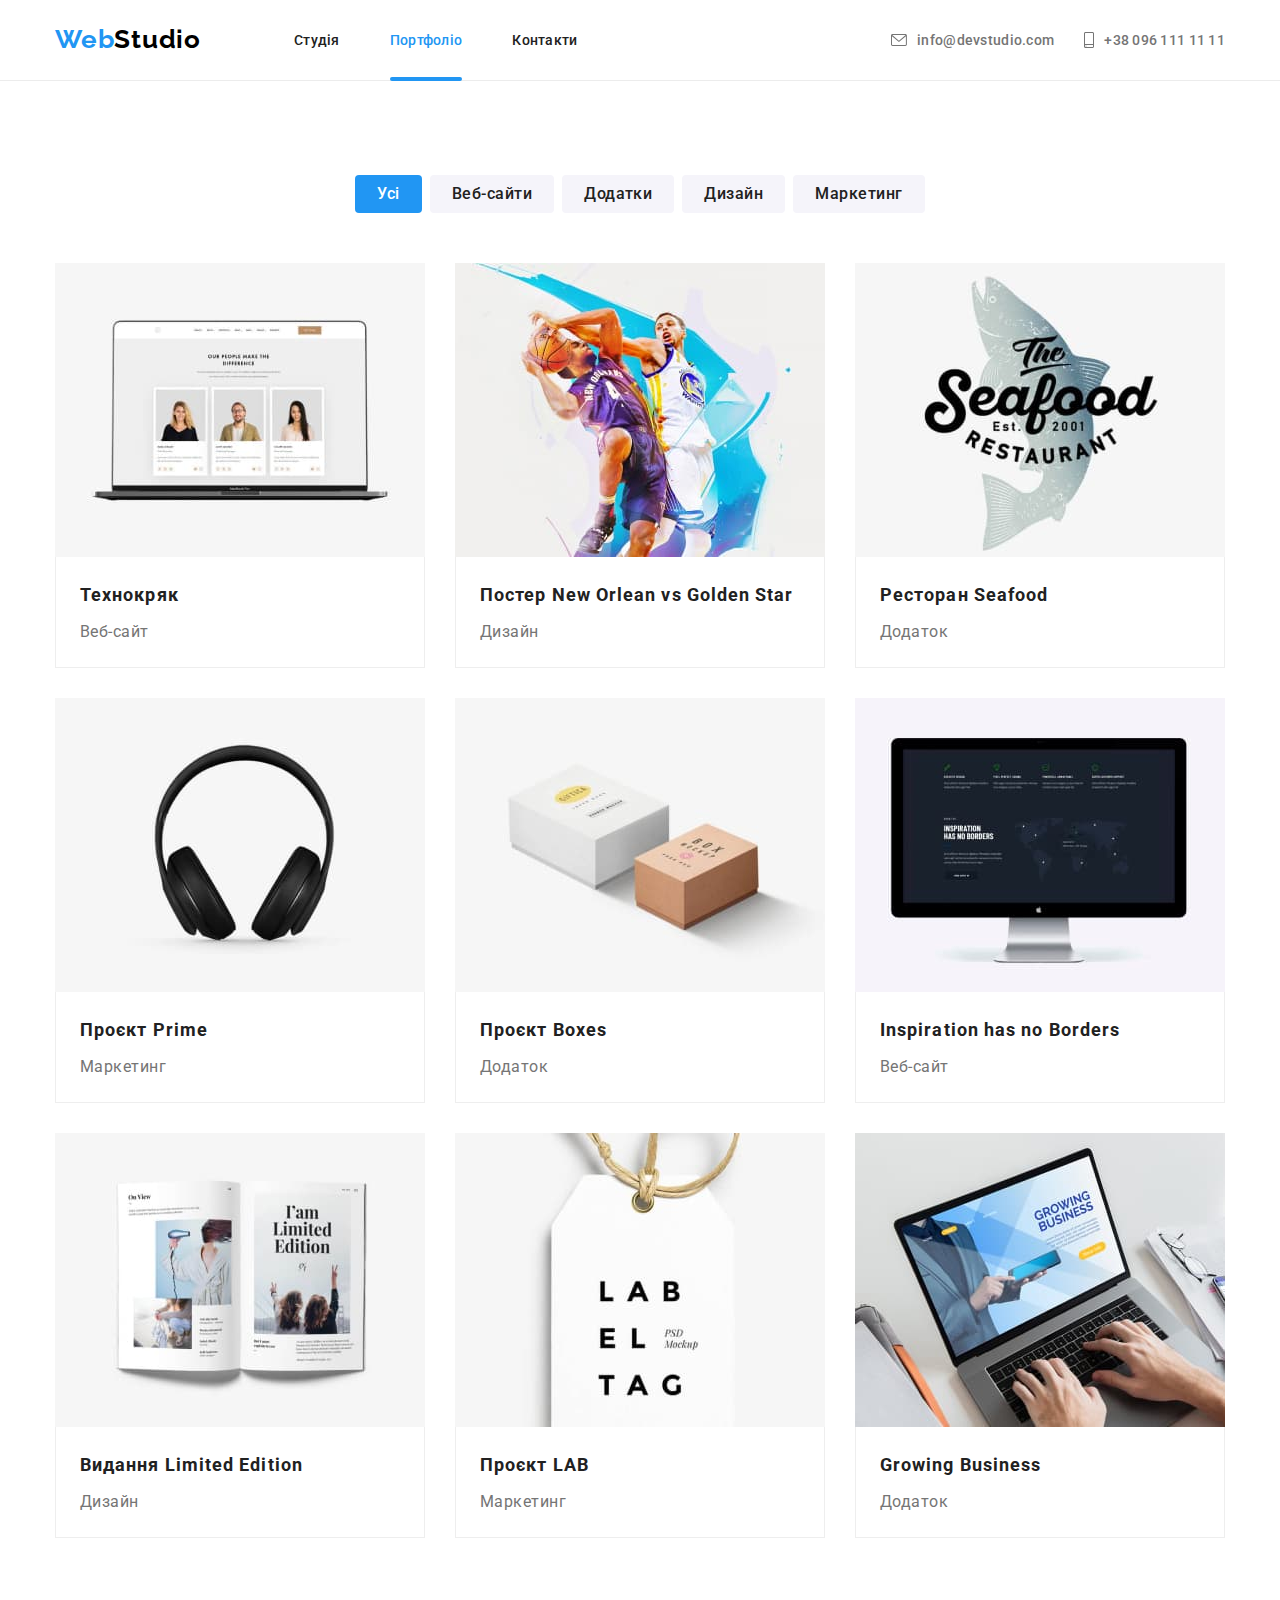
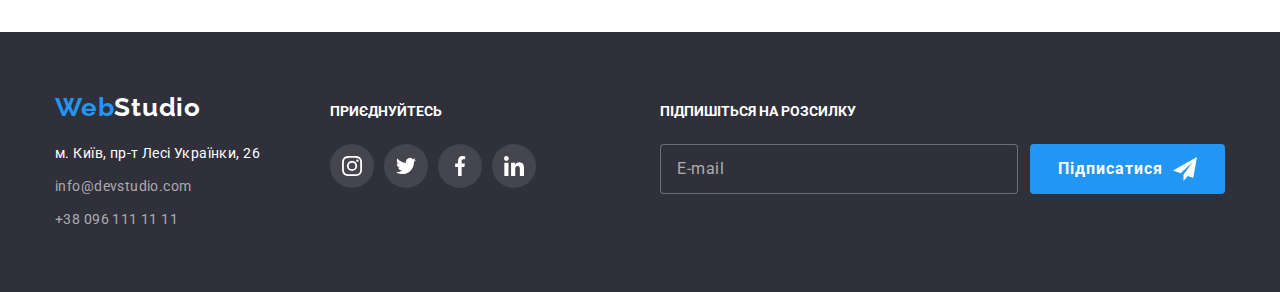
==== commit 220a519f: "bim-bom-BEM!" ====
--- a/portfolio.html
+++ b/portfolio.html
@@ -22,34 +22,34 @@
 
     <header class="header">
       <div class="container">
-        <div class="site-nav">
-          <nav class="main-nav">
-            <a class="logo-header" href="./index.html"
-              >Web<span class="logo-header-end">Studio</span></a
+        <div class="header__site-nav">
+          <nav class="header__main-nav">
+            <a class="logo header__logo" href="./index.html"
+              >Web<span class="logo__accent">Studio</span></a
             >
-            <ul class="nav">
-              <li class="nav-list">
-                <a class="nav-link" href="./index.html">Студія</a>
-              </li>
-              <li class="nav-list">
-                <a class="nav-link current-page" href="./portfolio.html">Портфоліо</a>
-              </li>
-              <li class="nav-list"><a class="nav-link" href="#">Контакти</a></li>
+            <ul class="header__list">
+              <li class="header__item">
+                <a class="header__link" href="./index.html">Студія</a>
+              </li>
+              <li class="header__item">
+                <a class="header__link header__link--current" href="./portfolio.html">Портфоліо</a>
+              </li>
+              <li class="header__item"><a class="header__link" href="#">Контакти</a></li>
             </ul>
           </nav>
 
-          <ul class="contacts">
-            <li class="contacts-list">
-              <a class="contacts-link" href="mailto:info@devstudio.com">
-                <svg class="contacts-link-icon envelope">
+          <ul class="our-contacts">
+            <li class="our-contacts__item">
+              <a class="our-contacts__link" href="mailto:info@devstudio.com">
+                <svg class="our-contacts__icon" width="16" height="12">
                   <use href="./images/icons.svg#envelope"></use>
                 </svg>
                 info@devstudio.com</a
               >
             </li>
-            <li class="item">
-              <a class="contacts-link" href="tel:+380961111111">
-                <svg class="contacts-link-icon smartphone">
+            <li class="our-contacts__item">
+              <a class="our-contacts__link" href="tel:+380961111111">
+                <svg class="our-contacts__icon" width="10" height="16">
                   <use href="./images/icons.svg#smartphone"></use>
                 </svg>
                 +38 096 111 11 11</a
@@ -79,7 +79,7 @@
             <li><button class="our-projects__button" type="button">Маркетинг</button></li>
           </ul>
 
-          <!-- Cards menu -->
+          <!-- Cardset -->
 
           <ul class="our-projects__list">
             <li class="our-projects__item">
--- a/css/styles.css
+++ b/css/styles.css
@@ -1,4 +1,4 @@
-/* Color variables */
+/* Variables */
 
 :root {
   --main-background-color: #ffffff;
@@ -8,9 +8,9 @@
   --our-contacts-color: rgba(255, 255, 255, 0.6);
   --main-text-color: #757575;
   --title-text-color: #212121;
-  --logo-end-color: #000000;
+  --logo-accent-color: #000000;
   --time-func: cubic-bezier(0.4, 0, 0.2, 1);
-  --time: 250ms;
+  --time-transition: 250ms;
 }
 
 /* General styles */
@@ -80,6 +80,7 @@
 
 .main-button {
   display: flex;
+
   border: 0;
   border-radius: 4px;
   font-weight: 700;
@@ -89,7 +90,15 @@
   background-color: var(--accent-color);
   color: var(--main-background-color);
   cursor: pointer;
-  transition: background-color var(--time) var(--time-func), box-shadow var(--time) var(--time-func);
+
+  transition: background-color var(--time-transition) var(--time-func),
+    box-shadow var(--time-transition) var(--time-func);
+}
+
+.main-button:hover,
+.main-button:focus {
+  background-color: #188ce8;
+  box-shadow: 0px 4px 4px rgba(0, 0, 0, 0.15);
 }
 
 /* Social-networks */
@@ -99,19 +108,22 @@
   justify-content: center;
   gap: 10px;
 }
+
 .soc-networks__item {
   list-style-type: none;
 }
 
 .soc-networks__link {
+  display: flex;
+  justify-content: center;
+  align-items: center;
   width: 44px;
   height: 44px;
-  display: flex;
-  justify-content: center;
-  align-items: center;
   border-radius: 50%;
   color: #afb1b8;
-  transition: color var(--time) var(--time-func), background-color var(--time) var(--time-func);
+
+  transition: color var(--time-transition) var(--time-func),
+    background-color var(--time-transition) var(--time-func);
 }
 
 .soc-networks__icon {
@@ -153,7 +165,7 @@
 }
 
 .logo__accent {
-  color: var(--logo-end-color);
+  color: var(--logo-accent-color);
   line-height: 1.38;
 }
 
@@ -161,36 +173,84 @@
   color: var(--main-background-color);
 }
 
-/* Header styles */
+/* Header */
 
 .header {
   border-bottom: 1px solid #ececec;
 }
 
-.site-nav,
-.main-nav,
-.nav,
+.header__site-nav,
+.header__main-nav,
+.header__list,
 .our-contacts {
   display: flex;
   align-items: center;
 }
 
-.nav-list:not(:last-child) {
+.header__list,
+.our-contacts {
+  font-weight: 500;
+  line-height: 1.17;
+  letter-spacing: 0.02em;
+}
+
+.header__item:not(:last-child) {
   margin-right: 50px;
 }
 
-.nav-link.current-page {
+.header__link {
+  display: block;
+  padding: 32px 0;
+  position: relative;
+
+  text-decoration: none;
+  color: var(--title-text-color);
+  transition: color var(--time-transition) var(--time-func);
+}
+
+.our-contacts {
+  margin-left: auto;
+}
+
+.our-contacts__item:not(:last-child) {
+  margin-right: 30px;
+}
+
+.our-contacts__link {
+  display: flex;
+  align-items: center;
+  padding: 32px 0;
+
+  text-decoration: none;
+  color: var(--main-text-color);
+
+  transition: color var(--time-transition) var(--time-func);
+}
+
+.our-contacts__icon {
+  margin-right: 10px;
+  fill: currentColor;
+}
+
+.header__link:hover,
+.header__link:focus,
+.our-contacts__link:hover,
+.our-contacts__link:focus {
   color: var(--accent-color);
 }
 
-.current-page::after {
+.header__link--current {
+  color: var(--accent-color);
+}
+
+.header__link--current::after {
   content: '';
   display: block;
   width: 100%;
   height: 4px;
   position: absolute;
-
   bottom: -1px;
+
   border-radius: 2px;
   background-color: var(--accent-color);
 
@@ -211,54 +271,7 @@
   }
 }
 
-.our-contacts__item:not(:last-child) {
-  margin-right: 30px;
-}
-
-.our-contacts {
-  margin-left: auto;
-}
-
-.nav,
-.our-contacts {
-  font-weight: 500;
-  line-height: 1.17;
-  letter-spacing: 0.02em;
-}
-
-.nav-link {
-  display: block;
-  padding: 32px 0;
-  position: relative;
-
-  text-decoration: none;
-  color: var(--title-text-color);
-  transition: color var(--time) var(--time-func);
-}
-
-.our-contacts__link {
-  display: flex;
-  align-items: center;
-  padding: 32px 0;
-
-  text-decoration: none;
-  color: var(--main-text-color);
-  transition: color var(--time) var(--time-func);
-}
-
-.our-contacts__icon {
-  margin-right: 10px;
-  fill: currentColor;
-}
-
-.nav-link:hover,
-.nav-link:focus,
-.our-contacts__link:hover,
-.our-contacts__link:focus {
-  color: var(--accent-color);
-}
-
-/* Footer styles */
+/* Footer */
 
 .footer-background {
   padding: 60px 0;
@@ -269,6 +282,10 @@
   display: flex;
   gap: 70px;
   align-items: baseline;
+}
+
+.find-us__item:not(:last-child) {
+  margin-bottom: 9px;
 }
 
 .find-us__link {
@@ -277,29 +294,27 @@
   color: var(--our-contacts-color);
   line-height: 1.71;
   letter-spacing: 0.03em;
-  transition: color var(--time) var(--time-func);
+
+  transition: color var(--time-transition) var(--time-func);
 }
 
 .find-us__link--color {
   color: var(--main-background-color);
 }
 
+.find-us__link:hover,
+.find-us__link:focus {
+  color: var(--accent-color);
+}
+
 .footer__title {
+  margin-bottom: 20px;
+
   font-weight: 700;
   line-height: 1.71;
   text-transform: uppercase;
   color: var(--main-background-color);
   letter-spacing: 0.03%;
-  margin-bottom: 20px;
-}
-
-.find-us__item:not(:last-child) {
-  margin-bottom: 9px;
-}
-
-.find-us__link:hover,
-.find-us__link:focus {
-  color: var(--accent-color);
 }
 
 .sign-us {
@@ -315,6 +330,7 @@
   width: 358px;
   height: 50px;
   padding-left: 16px;
+
   background-color: #2f303a;
   border-radius: 4px;
   border: 1px solid rgba(255, 255, 255, 0.3);
@@ -357,7 +373,7 @@
 
 /* WebStudio */
 
-/* Hero section styles */
+/* Hero section */
 
 .hero {
   background-color: var(--secondary-background-color);
@@ -394,13 +410,33 @@
   padding: 10px 32px;
 }
 
-.main-button:hover,
-.main-button:focus {
-  background-color: #188ce8;
-  box-shadow: 0px 4px 4px rgba(0, 0, 0, 0.15);
-}
-
-/* Our Advantages */
+/* Our Advantages section*/
+
+.advantages {
+  display: flex;
+}
+
+.advantages__item {
+  list-style-type: none;
+  width: 25%;
+}
+
+.advantages__item:not(:last-child) {
+  margin-right: 30px;
+}
+
+.advantages__thumb {
+  display: flex;
+  justify-content: center;
+  align-items: center;
+
+  width: 270px;
+  height: 120px;
+  margin-bottom: 30px;
+
+  background-color: #f5f4fa;
+  border-radius: 4px;
+}
 
 .advantages__title {
   margin-bottom: 10px;
@@ -417,36 +453,12 @@
   line-height: 1.71;
 }
 
-.advantages {
-  display: flex;
-}
-
-.advantages__item:not(:last-child) {
-  margin-right: 30px;
-}
-
-.advantages__item {
-  list-style-type: none;
-  width: 25%;
-}
-
-.advantages__thumb {
-  display: flex;
-  width: 270px;
-  height: 120px;
-  justify-content: center;
-  align-items: center;
-  background-color: #f5f4fa;
-  margin-bottom: 30px;
-  border-radius: 4px;
-}
-
 .adnvantages__icon {
   width: 70px;
   height: 70px;
 }
 
-/* Our directions */
+/* Our directions section*/
 
 .section--padding-top {
   padding: 0 0 94px 0;
@@ -456,12 +468,13 @@
   display: flex;
 }
 
+.our-directions__item {
+  min-width: 370px;
+  position: relative;
+}
+
 .our-directions__item:not(:last-child) {
   margin-right: 30px;
-}
-
-.our-directions__item {
-  position: relative;
 }
 
 .our-directions__text {
@@ -480,7 +493,28 @@
   background-color: rgba(47, 48, 58, 0.8);
 }
 
-/* Our team section styles */
+/* Our team section */
+
+.section--background-color {
+  background-color: var(--section-background-color);
+}
+
+.our-team {
+  display: flex;
+}
+
+.our-team__item {
+  width: 25%;
+
+  background-color: var(--main-background-color);
+  box-shadow: 0px 1px 3px rgba(0, 0, 0, 0.12), 0px 1px 1px rgba(0, 0, 0, 0.14),
+    0px 2px 1px rgba(0, 0, 0, 0.2);
+  border-radius: 0px 0px 4px 4px;
+}
+
+.our-team__item:not(:last-child) {
+  margin-right: 30px;
+}
 
 /* cards animations */
 
@@ -498,7 +532,7 @@
 
   transform-style: preserve-3d;
   border: 1px solid var(--section-background-color);
-  transition: transform var(--time) var(--time-func);
+  transition: transform var(--time-transition) var(--time-func);
 }
 
 .our-team__card-position {
@@ -558,10 +592,11 @@
   opacity: 1;
 }
 
-/* ------------------------------- */
-
-.section--background-color {
-  background-color: var(--section-background-color);
+/* ---------------------------------------- */
+
+.our-team__thumb {
+  text-align: center;
+  padding: 30px 0;
 }
 
 .our-team__title {
@@ -580,29 +615,7 @@
   margin-bottom: 16px;
 }
 
-.our-team {
-  display: flex;
-}
-
-.our-team__item {
-  width: 25%;
-
-  background-color: var(--main-background-color);
-  box-shadow: 0px 1px 3px rgba(0, 0, 0, 0.12), 0px 1px 1px rgba(0, 0, 0, 0.14),
-    0px 2px 1px rgba(0, 0, 0, 0.2);
-  border-radius: 0px 0px 4px 4px;
-}
-
-.our-team__thumb {
-  text-align: center;
-  padding: 30px 0;
-}
-
-.our-team__item:not(:last-child) {
-  margin-right: 30px;
-}
-
-/* Regular clients */
+/* Regular clients section */
 
 .regular-clients {
   display: flex;
@@ -623,7 +636,14 @@
   color: #afb1b8;
   border: 1px solid #afb1b8;
   border-radius: 4px;
-  transition: color var(--time) var(--time-func), border-color var(--time) var(--time-func);
+  transition: color var(--time-transition) var(--time-func),
+    border-color var(--time-transition) var(--time-func);
+}
+
+.regular-clients__icon {
+  width: 106px;
+  height: 60px;
+  fill: currentColor;
 }
 
 .regular-clients__link:hover,
@@ -632,15 +652,11 @@
   border-color: var(--accent-color);
 }
 
-.regular-clients__icon {
-  width: 106px;
-  height: 60px;
-  fill: currentColor;
-}
-
 /* Portfolio */
 
-/* Filtr buttons styles */
+/* Our projects section*/
+
+/* Filtr-menu buttons */
 
 .our-projects__filtr {
   display: flex;
@@ -662,8 +678,9 @@
   line-height: 1.62;
   letter-spacing: 0.03em;
   cursor: pointer;
-  transition: background-color var(--time) var(--time-func), color var(--time) var(--time-func),
-    box-shadow var(--time) var(--time-func);
+  transition: background-color var(--time-transition) var(--time-func),
+    color var(--time-transition) var(--time-func),
+    box-shadow var(--time-transition) var(--time-func);
 }
 
 .our-projects__button--active {
@@ -679,7 +696,7 @@
     0px 2px 2px rgba(0, 0, 0, 0.12);
 }
 
-/* Projects cards styles */
+/* Cardset */
 
 .our-projects__list {
   display: flex;
@@ -694,7 +711,7 @@
 .our-projects__link {
   display: block;
   text-decoration: none;
-  transition: box-shadow var(--time) var(--time-func);
+  transition: box-shadow var(--time-transition) var(--time-func);
 }
 
 .our-projects__thumb {
@@ -736,7 +753,7 @@
   padding: 63px 24px;
 
   transform: translateY(100.1%);
-  transition: transform var(--time) var(--time-func);
+  transition: transform var(--time-transition) var(--time-func);
 
   font-size: 18px;
   line-height: 1.55;
@@ -767,7 +784,8 @@
   background-color: rgba(0, 0, 0, 0.2);
   opacity: 1;
 
-  transition: opacity var(--time) var(--time-func), visibility var(--time) var(--time-func);
+  transition: opacity var(--time-transition) var(--time-func),
+    visibility var(--time-transition) var(--time-func);
 }
 
 .backdrop.is-hidden {
@@ -778,7 +796,7 @@
 
 .backdrop.is-hidden .modal {
   transform: translate(-50%, -50%) scale(0.9);
-  transition: transform var(--time) var(--time-func);
+  transition: transform var(--time-transition) var(--time-func);
 }
 
 .modal {
@@ -799,7 +817,7 @@
   border-radius: 4px;
 }
 
-.close-backdrop-button {
+.close-button {
   position: absolute;
   top: 8px;
   right: 8px;
@@ -817,24 +835,24 @@
   color: var(--logo-end-color);
 }
 
-.close-backdrop-button:hover,
-.close-backdrop-button:focus {
-  color: var(--accent-color);
-}
-
-.close-backdrop-icon {
+.close-button__icon {
   width: 18px;
   height: 18px;
   fill: currentColor;
 }
 
-/* Form We will call you */
-
-.form {
+.close-button:hover,
+.close-button:focus {
+  color: var(--accent-color);
+}
+
+/* Contact form */
+
+.contact-form {
   width: 100%;
 }
 
-.form-title {
+.contact-form__title {
   text-align: center;
   margin-bottom: 12px;
   font-weight: 700;
@@ -844,69 +862,79 @@
   color: var(--title-text-color);
 }
 
-.inputuserdata {
+.contact-form__field {
+  display: flex;
+  flex-direction: column;
+}
+
+.contact-form__field:nth-child(-n + 4) {
+  margin-bottom: 10px;
+}
+
+.contact-form__field:nth-child(5) {
   margin-bottom: 20px;
 }
 
-.form-field {
-  display: flex;
-  flex-direction: column;
-}
-
-.form-field:not(:last-child) {
-  margin-bottom: 10px;
-}
-
-.form-input {
+.contact-form__label {
+  margin-bottom: 4px;
+
+  font-size: 12px;
+  letter-spacing: 0.01em;
+  line-height: 1.17;
+  color: var(--main-text-color);
+}
+
+.contact-form__input {
   height: 40px;
   width: 100%;
   padding-left: 42px;
   border: 1px solid rgba(33, 33, 33, 0.2);
   border-radius: 4px;
   outline: none;
-  transition: border-color var(--time) var(--time-func);
-}
-
-.input-icon-position {
+  transition: border-color var(--time-transition) var(--time-func);
+}
+
+.contact-form__input-text {
+  padding: 12px;
+  border: 1px solid rgba(33, 33, 33, 0.2);
+  border-radius: 4px;
+  resize: none;
+  outline: none;
+  transition: border-color var(--time-transition) var(--time-func);
+}
+
+.contact-form__icon-position {
   position: relative;
 }
 
-.input-icon {
+.contact-form__icon {
   position: absolute;
   width: 18px;
   height: 18px;
   top: 50%;
   left: 21px;
   transform: translate(-50%, -50%);
-  transition: fill var(--time) var(--time-func);
-}
-
-.form-input-text {
-  padding: 12px;
-  border: 1px solid rgba(33, 33, 33, 0.2);
-  border-radius: 4px;
-  resize: none;
-  outline: none;
-  transition: border-color var(--time) var(--time-func);
-}
-
-.form-label {
-  margin-bottom: 4px;
-
-  font-size: 12px;
-  letter-spacing: 0.01em;
-  line-height: 1.17;
-  color: var(--main-text-color);
-}
-
-.form-field:focus-within .form-input,
-.form-field:focus-within .form-input-text,
-.form-field:focus-within .input-icon {
+  transition: fill var(--time-transition) var(--time-func);
+}
+
+.contact-form__field:focus-within .contact-form__input,
+.contact-form__field:focus-within .contact-form__input-text,
+.contact-form__field:focus-within .contact-form__icon {
   border-color: var(--accent-color);
   fill: var(--accent-color);
 }
 
-.checkbox-input {
+.contact-form__policy {
+  display: flex;
+  justify-content: center;
+  align-items: center;
+  margin-bottom: 30px;
+  letter-spacing: 0.03em;
+  line-height: 1.71;
+  color: var(--main-text-color);
+}
+
+.contact-form__checkbox {
   position: absolute;
   white-space: nowrap;
   width: 1px;
@@ -919,7 +947,7 @@
   margin: -1px;
 }
 
-.checkbox-field {
+.contact-form__checkbox-field {
   display: flex;
   justify-content: center;
   align-items: center;
@@ -929,43 +957,38 @@
   border-radius: 2px;
   border: 1px solid #212121;
 
-  transition: background-color var(--time) var(--time-func);
-}
-
-.form-policy {
-  display: flex;
-  justify-content: center;
-  align-items: center;
-  margin-bottom: 30px;
-  letter-spacing: 0.03em;
-  line-height: 1.71;
-  color: var(--main-text-color);
-}
-
-.checkbox-input:checked + .checkbox-field {
-  background-color: var(--accent-color);
-  border: 1px solid transparent;
-}
-
-.checkbox-input:focus + .checkbox-field {
-  border: 1px solid var(--accent-color);
-}
-
-.checkbox-icon {
+  transition: background-color var(--time-transition) var(--time-func),
+    border-color var(--time-transition) var(--time-func);
+}
+
+.contact-form__checkbox-icon {
   width: 16px;
   height: 15px;
   fill: #ffffff;
 }
 
-.policy-link {
+.contact-form__checkbox:checked + .contact-form__checkbox-field {
+  background-color: var(--accent-color);
+  border: 1px solid transparent;
+}
+
+.contact-form__checkbox:focus + .contact-form__checkbox-field {
+  border: 1px solid var(--accent-color);
+}
+
+.contact-form__link {
   color: var(--accent-color);
-}
-
-.policy-link:focus {
-  outline: 1px solid var(--accent-color);
-}
-
-.policy__main-button {
+  outline: none;
+  border: 1px solid transparent;
+  border-radius: 4px;
+  transition: border-color var(--time-transition) var(--time-func);
+}
+
+.contact-form__link:focus {
+  border-color: var(--accent-color);
+}
+
+.contact-form__main-button {
   padding: 10px 52px;
   margin: 0 auto;
 }
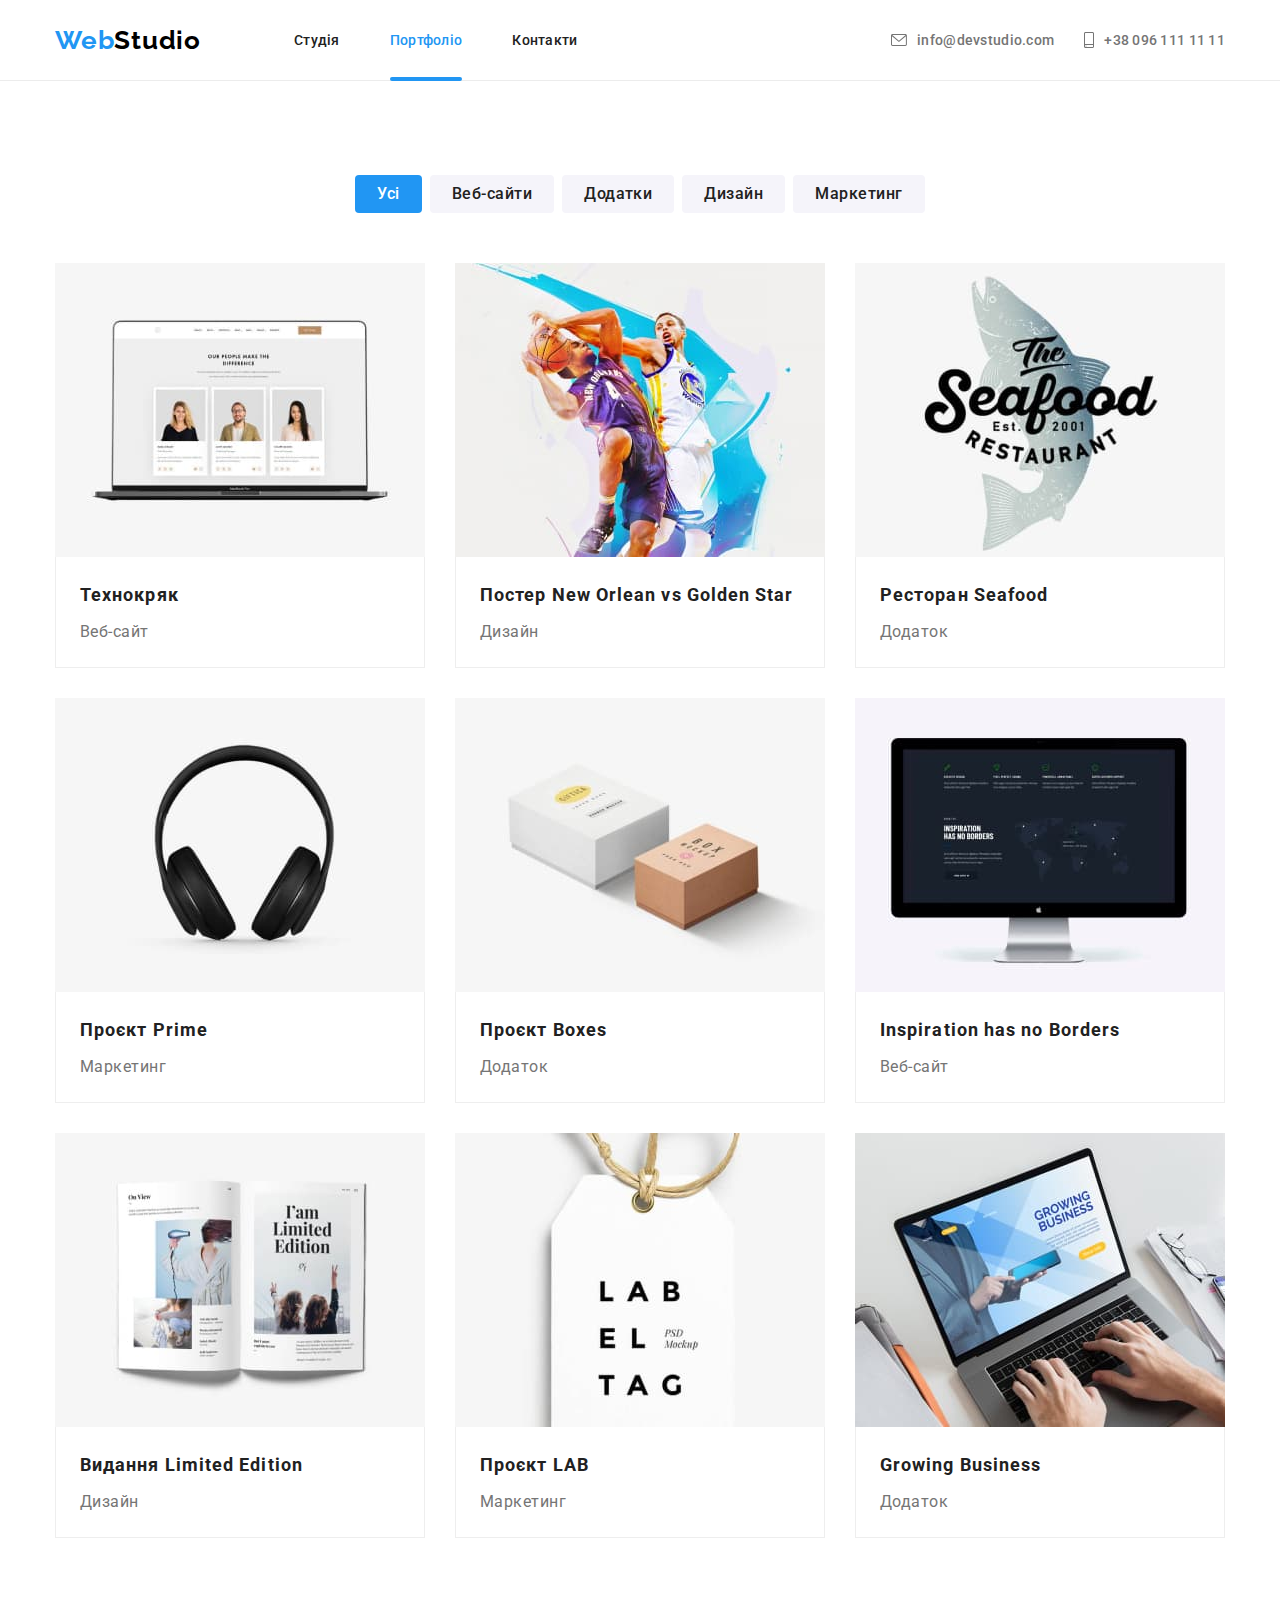
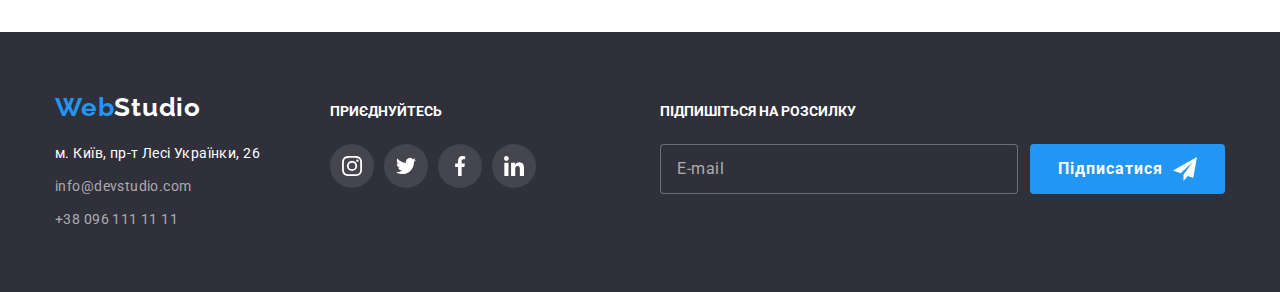
==== commit dc5afe21: "порезано" ====
--- a/portfolio.html
+++ b/portfolio.html
@@ -15,7 +15,7 @@
       rel="stylesheet"
       href="https://cdnjs.cloudflare.com/ajax/libs/modern-normalize/1.1.0/modern-normalize.min.css"
     />
-    <link rel="stylesheet" href="./css/styles.css" />
+    <link rel="stylesheet" href="./css/main.min.css" />
   </head>
   <body>
     <!-- Header -->
@@ -25,7 +25,7 @@
         <div class="header__site-nav">
           <nav class="header__main-nav">
             <a class="logo header__logo" href="./index.html"
-              >Web<span class="logo__accent">Studio</span></a
+              >Web<span class="logo__ending-header">Studio</span></a
             >
             <ul class="header__list">
               <li class="header__item">
@@ -61,27 +61,27 @@
     </header>
     <main>
       <!-- Our projects section -->
-      <section class="section our-projects">
+      <section class="section">
         <div class="container">
           <h1 class="visually-hidden">Наші проекти</h1>
 
           <!-- Filtr menu -->
 
-          <ul class="our-projects__filtr">
+          <ul class="projects-filtr">
             <li>
-              <button class="our-projects__button our-projects__button--active" type="button">
+              <button class="projects-filtr__button projects-filtr__button--active" type="button">
                 Усі
               </button>
             </li>
-            <li><button class="our-projects__button" type="button">Веб-сайти</button></li>
-            <li><button class="our-projects__button" type="button">Додатки</button></li>
-            <li><button class="our-projects__button" type="button">Дизайн</button></li>
-            <li><button class="our-projects__button" type="button">Маркетинг</button></li>
+            <li><button class="projects-filtr__button" type="button">Веб-сайти</button></li>
+            <li><button class="projects-filtr__button" type="button">Додатки</button></li>
+            <li><button class="projects-filtr__button" type="button">Дизайн</button></li>
+            <li><button class="projects-filtr__button" type="button">Маркетинг</button></li>
           </ul>
 
           <!-- Cardset -->
 
-          <ul class="our-projects__list">
+          <ul class="our-projects">
             <li class="our-projects__item">
               <a
                 class="our-projects__link"
@@ -288,12 +288,12 @@
       </section>
     </main>
     <!-- Footer -->
-    <footer class="footer-background">
+    <footer class="footer">
       <div class="container">
-        <div class="footer">
+        <div class="footer__content">
           <div>
             <a class="logo footer__logo" href="./index.html"
-              >Web<span class="logo__accent--color">Studio</span></a
+              >Web<span class="logo__ending-footer">Studio</span></a
             >
             <address>
               <ul class="find-us">
--- a/css/main.min.css
+++ b/css/main.min.css
@@ -0,0 +1 @@
+:root{--main-background-color: #ffffff;--secondary-background-color: #2f303a;--accent-color: #2196f3;--section-background-color: #f5f4fa;--our-contacts-color: rgba(255, 255, 255, 0.6);--main-text-color: #757575;--title-text-color: #212121;--logo-accent-color: #000000;--time-func: cubic-bezier(0.4, 0, 0.2, 1);--time-transition: 250ms}body{background-color:var(--main-background-color);color:var(--main-text-color);font-family:"Roboto",sans-serif;font-size:14px}h1,h2,h3,h4,h5,h6,p,ul{margin:0;padding:0}li{list-style:none}img{display:block;max-width:100%;height:auto}.container{width:1200px;margin:0 auto;padding:0 15px}.section{padding:94px 0}.contact-form{width:100%}.contact-form__title{text-align:center;margin-bottom:12px;font-weight:700;font-size:20px;letter-spacing:.03em;line-height:1.17;color:var(--title-text-color)}.contact-form__field{display:-webkit-box;display:-ms-flexbox;display:flex;-webkit-box-orient:vertical;-webkit-box-direction:normal;-ms-flex-direction:column;flex-direction:column}.contact-form__field:nth-child(-n+4){margin-bottom:10px}.contact-form__field:nth-child(5){margin-bottom:20px}.contact-form__label{margin-bottom:4px;font-size:12px;letter-spacing:.01em;line-height:1.17;color:var(--main-text-color)}.contact-form__input{height:40px;width:100%;padding-left:42px;border:1px solid rgba(33,33,33,.2);border-radius:4px;outline:none;-webkit-transition:border-color var(--time-transition) var(--time-func);transition:border-color var(--time-transition) var(--time-func)}.contact-form__input-text{padding:12px;border:1px solid rgba(33,33,33,.2);border-radius:4px;resize:none;outline:none;-webkit-transition:border-color var(--time-transition) var(--time-func);transition:border-color var(--time-transition) var(--time-func)}.contact-form__icon-position{position:relative}.contact-form__icon{position:absolute;width:18px;height:18px;top:50%;left:21px;-webkit-transform:translate(-50%, -50%);transform:translate(-50%, -50%);-webkit-transition:fill var(--time-transition) var(--time-func);transition:fill var(--time-transition) var(--time-func)}.contact-form__field:focus-within .contact-form__input,.contact-form__field:focus-within .contact-form__input-text,.contact-form__field:focus-within .contact-form__icon{border-color:var(--accent-color);fill:var(--accent-color)}.contact-form__policy{display:-webkit-box;display:-ms-flexbox;display:flex;-webkit-box-pack:center;-ms-flex-pack:center;justify-content:center;-webkit-box-align:center;-ms-flex-align:center;align-items:center;margin-bottom:30px;letter-spacing:.03em;line-height:1.71;color:var(--main-text-color)}.contact-form__checkbox{position:absolute;white-space:nowrap;width:1px;height:1px;overflow:hidden;border:0;padding:0;clip:rect(0 0 0 0);-webkit-clip-path:inset(50%);clip-path:inset(50%);margin:-1px}.contact-form__checkbox-field{display:-webkit-box;display:-ms-flexbox;display:flex;-webkit-box-pack:center;-ms-flex-pack:center;justify-content:center;-webkit-box-align:center;-ms-flex-align:center;align-items:center;width:16px;height:15px;margin-right:8px;border-radius:2px;border:1px solid #212121;-webkit-transition:background-color var(--time-transition) var(--time-func),border-color var(--time-transition) var(--time-func);transition:background-color var(--time-transition) var(--time-func),border-color var(--time-transition) var(--time-func)}.contact-form__checkbox-icon{width:16px;height:15px;fill:#fff}.contact-form__checkbox:checked+.contact-form__checkbox-field{background-color:var(--accent-color);border:1px solid rgba(0,0,0,0)}.contact-form__checkbox:focus+.contact-form__checkbox-field{border:1px solid var(--accent-color)}.contact-form__link{color:var(--accent-color);outline:none;border:1px solid rgba(0,0,0,0);border-radius:4px;-webkit-transition:border-color var(--time-transition) var(--time-func);transition:border-color var(--time-transition) var(--time-func)}.contact-form__link:focus{border-color:var(--accent-color)}.contact-form__main-button{padding:10px 52px;margin:0 auto}.footer{padding:60px 0;background-color:var(--secondary-background-color)}.footer__content{display:-webkit-box;display:-ms-flexbox;display:flex;gap:70px;-webkit-box-align:baseline;-ms-flex-align:baseline;align-items:baseline}.find-us__item:not(:last-child){margin-bottom:9px}.find-us__link{text-decoration:none;font-style:normal;color:var(--our-contacts-color);line-height:1.71;letter-spacing:.03em;-webkit-transition:color var(--time-transition) var(--time-func);transition:color var(--time-transition) var(--time-func)}.find-us__link--color{color:var(--main-background-color)}.find-us__link:hover,.find-us__link:focus{color:var(--accent-color)}.footer__title{margin-bottom:20px;font-weight:700;line-height:1.71;text-transform:uppercase;color:var(--main-background-color);letter-spacing:.03%}.header{border-bottom:1px solid #ececec}.header__site-nav,.header__main-nav,.header__list,.our-contacts{display:-webkit-box;display:-ms-flexbox;display:flex;-webkit-box-align:center;-ms-flex-align:center;align-items:center}.header__list,.our-contacts{font-weight:500;line-height:1.17;letter-spacing:.02em}.header__item:not(:last-child){margin-right:50px}.header__link{display:block;padding:32px 0;position:relative;text-decoration:none;color:var(--title-text-color);-webkit-transition:color var(--time-transition) var(--time-func);transition:color var(--time-transition) var(--time-func)}.our-contacts{margin-left:auto}.our-contacts__item:not(:last-child){margin-right:30px}.our-contacts__link{display:-webkit-box;display:-ms-flexbox;display:flex;-webkit-box-align:center;-ms-flex-align:center;align-items:center;padding:32px 0;text-decoration:none;color:var(--main-text-color);-webkit-transition:color var(--time-transition) var(--time-func);transition:color var(--time-transition) var(--time-func)}.our-contacts__icon{margin-right:10px;fill:currentColor}.header__link:hover,.header__link:focus,.our-contacts__link:hover,.our-contacts__link:focus{color:var(--accent-color)}.header__link--current{color:var(--accent-color)}.header__link--current::after{content:"";display:block;width:100%;height:4px;position:absolute;bottom:-1px;border-radius:2px;background-color:var(--accent-color);-webkit-animation-name:current-underline;animation-name:current-underline;-webkit-animation-duration:350ms;animation-duration:350ms;-webkit-animation-timing-function:linear;animation-timing-function:linear}@-webkit-keyframes current-underline{0%{-webkit-transform:scaleX(0);transform:scaleX(0)}50%{-webkit-transform:scaleX(0.5);transform:scaleX(0.5)}100%{-webkit-transform:scaleX(1);transform:scaleX(1)}}@keyframes current-underline{0%{-webkit-transform:scaleX(0);transform:scaleX(0)}50%{-webkit-transform:scaleX(0.5);transform:scaleX(0.5)}100%{-webkit-transform:scaleX(1);transform:scaleX(1)}}.hero{background-color:var(--secondary-background-color)}.hero__background{width:1600px;margin:0 auto;padding:200px 0;background-image:-webkit-gradient(linear, left top, right top, from(rgba(47, 48, 58, 0.4)), to(rgba(47, 48, 58, 0.4))),url(../images/background-hero.jpg);background-image:linear-gradient(to right, rgba(47, 48, 58, 0.4), rgba(47, 48, 58, 0.4)),url(../images/background-hero.jpg);background-repeat:no-repeat;background-position:center;background-size:cover}.hero__title{max-width:696px;margin:0 auto 30px;text-align:center;font-weight:900;font-size:44px;line-height:1.36;letter-spacing:.06em;text-transform:uppercase;color:var(--main-background-color)}.hero__main-button{margin:0 auto;padding:10px 32px}.logo{font-family:"Raleway",sans-serif;color:var(--accent-color);text-decoration:none;font-size:26px;font-weight:700;line-height:1.17;letter-spacing:.03em}.header__logo{margin-right:93px}.footer__logo{display:block;margin-bottom:20px}.logo__ending-header{color:var(--logo-accent-color)}.logo__ending-footer{color:var(--main-background-color)}.main-button{display:-webkit-box;display:-ms-flexbox;display:flex;border:0;border-radius:4px;font-weight:700;font-size:16px;line-height:1.87;letter-spacing:.06em;background-color:var(--accent-color);color:var(--main-background-color);cursor:pointer;-webkit-transition:background-color var(--time-transition) var(--time-func),-webkit-box-shadow var(--time-transition) var(--time-func);transition:background-color var(--time-transition) var(--time-func),-webkit-box-shadow var(--time-transition) var(--time-func);transition:background-color var(--time-transition) var(--time-func),box-shadow var(--time-transition) var(--time-func);transition:background-color var(--time-transition) var(--time-func),box-shadow var(--time-transition) var(--time-func),-webkit-box-shadow var(--time-transition) var(--time-func)}.main-button:hover,.main-button:focus{background-color:#188ce8;-webkit-box-shadow:0px 4px 4px rgba(0,0,0,.15);box-shadow:0px 4px 4px rgba(0,0,0,.15)}.backdrop{position:fixed;top:0;left:0;width:100%;height:100%;background-color:rgba(0,0,0,.2);opacity:1;-webkit-transition:opacity var(--time-transition) var(--time-func),visibility var(--time-transition) var(--time-func);transition:opacity var(--time-transition) var(--time-func),visibility var(--time-transition) var(--time-func)}.backdrop.is-hidden{opacity:0;visibility:hidden;pointer-events:none}.backdrop.is-hidden .modal{-webkit-transform:translate(-50%, -50%) scale(0.9);transform:translate(-50%, -50%) scale(0.9);-webkit-transition:-webkit-transform var(--time-transition) var(--time-func);transition:-webkit-transform var(--time-transition) var(--time-func);transition:transform var(--time-transition) var(--time-func);transition:transform var(--time-transition) var(--time-func), -webkit-transform var(--time-transition) var(--time-func)}.modal{position:absolute;top:50%;left:50%;min-width:528px;min-height:581px;padding:40px;-webkit-transform:translate(-50%, -50%) scale(1);transform:translate(-50%, -50%) scale(1);background-color:var(--main-background-color);-webkit-box-shadow:0px 1px 3px rgba(0,0,0,.12),0px 1px 1px rgba(0,0,0,.14),0px 2px 1px rgba(0,0,0,.2);box-shadow:0px 1px 3px rgba(0,0,0,.12),0px 1px 1px rgba(0,0,0,.14),0px 2px 1px rgba(0,0,0,.2);border-radius:4px}.close-button{position:absolute;top:8px;right:8px;display:-webkit-box;display:-ms-flexbox;display:flex;-webkit-box-pack:center;-ms-flex-pack:center;justify-content:center;-webkit-box-align:center;-ms-flex-align:center;align-items:center;width:30px;height:30px;cursor:pointer;border-radius:50%;border:1px solid rgba(0,0,0,.1);background-color:var(--main-background-color);color:var(--logo-end-color)}.close-button__icon{width:18px;height:18px;fill:currentColor}.close-button:hover,.close-button:focus{color:var(--accent-color)}.advantages{display:-webkit-box;display:-ms-flexbox;display:flex}.advantages__item{list-style-type:none;width:25%}.advantages__item:not(:last-child){margin-right:30px}.advantages__thumb{display:-webkit-box;display:-ms-flexbox;display:flex;-webkit-box-pack:center;-ms-flex-pack:center;justify-content:center;-webkit-box-align:center;-ms-flex-align:center;align-items:center;width:270px;height:120px;margin-bottom:30px;background-color:#f5f4fa;border-radius:4px}.advantages__title{margin-bottom:10px;font-weight:700;line-height:1.17;letter-spacing:.03em;color:var(--title-text-color);text-transform:uppercase;font-size:inherit}.advantages__text{line-height:1.71}.adnvantages__icon{width:70px;height:70px}.section--padding-top{padding:0 0 94px 0}.our-directions{display:-webkit-box;display:-ms-flexbox;display:flex}.our-directions__item{min-width:370px;position:relative}.our-directions__item:not(:last-child){margin-right:30px}.our-directions__text{width:100%;position:absolute;bottom:0;left:0;padding:27px 0;text-align:center;text-transform:uppercase;font-weight:700;line-height:1.17;letter-spacing:.03em;color:var(--main-background-color);background-color:rgba(47,48,58,.8)}.our-projects{display:-webkit-box;display:-ms-flexbox;display:flex;-ms-flex-wrap:wrap;flex-wrap:wrap;gap:30px}.our-projects__item{-ms-flex-preferred-size:370px;flex-basis:370px}.our-projects__link{display:block;text-decoration:none;-webkit-transition:-webkit-box-shadow var(--time-transition) var(--time-func);transition:-webkit-box-shadow var(--time-transition) var(--time-func);transition:box-shadow var(--time-transition) var(--time-func);transition:box-shadow var(--time-transition) var(--time-func), -webkit-box-shadow var(--time-transition) var(--time-func)}.our-projects__thumb{padding:20px 24px;border-bottom:1px solid #eee;border-left:1px solid #eee;border-right:1px solid #eee}.our-projects__title{margin-bottom:4px;font-size:18px;line-height:2;letter-spacing:.06em;color:var(--title-text-color)}.our-projects__text{font-size:16px;line-height:1.87;letter-spacing:.03em;color:var(--main-text-color)}.our-projects__overlay-borders{position:relative;overflow:hidden}.our-projects__overlay{position:absolute;top:0;left:0;width:100%;height:100%;background:rgba(33,150,243,.9);padding:63px 24px;-webkit-transform:translateY(100.1%);transform:translateY(100.1%);-webkit-transition:-webkit-transform var(--time-transition) var(--time-func);transition:-webkit-transform var(--time-transition) var(--time-func);transition:transform var(--time-transition) var(--time-func);transition:transform var(--time-transition) var(--time-func), -webkit-transform var(--time-transition) var(--time-func);font-size:18px;line-height:1.55;letter-spacing:.03em;color:var(--main-background-color)}.our-projects__link:hover,.our-projects__link:focus{-webkit-box-shadow:0px 1px 1px rgba(0,0,0,.12),0px 4px 4px rgba(0,0,0,.06),1px 4px 6px rgba(0,0,0,.16);box-shadow:0px 1px 1px rgba(0,0,0,.12),0px 4px 4px rgba(0,0,0,.06),1px 4px 6px rgba(0,0,0,.16)}.our-projects__link:hover .our-projects__overlay,.our-projects__link:focus .our-projects__overlay{-webkit-transform:translatey(0);transform:translatey(0)}.section--background-color{background-color:var(--section-background-color)}.our-team{display:-webkit-box;display:-ms-flexbox;display:flex}.our-team__item{width:25%;background-color:var(--main-background-color);-webkit-box-shadow:0px 1px 3px rgba(0,0,0,.12),0px 1px 1px rgba(0,0,0,.14),0px 2px 1px rgba(0,0,0,.2);box-shadow:0px 1px 3px rgba(0,0,0,.12),0px 1px 1px rgba(0,0,0,.14),0px 2px 1px rgba(0,0,0,.2);border-radius:0px 0px 4px 4px}.our-team__item:not(:last-child){margin-right:30px}.our-team__scene{width:270px;height:260px;-webkit-perspective:600px;perspective:600px}.our-team__card-rotate{width:100%;height:100%;position:relative;-webkit-transform-style:preserve-3d;transform-style:preserve-3d;border:1px solid var(--section-background-color);-webkit-transition:-webkit-transform var(--time-transition) var(--time-func);transition:-webkit-transform var(--time-transition) var(--time-func);transition:transform var(--time-transition) var(--time-func);transition:transform var(--time-transition) var(--time-func), -webkit-transform var(--time-transition) var(--time-func)}.our-team__card-position{position:absolute;width:100%;height:100%;-webkit-backface-visibility:hidden;backface-visibility:hidden}.our-team__card-position--rotated{-webkit-transform:rotateY(180deg);transform:rotateY(180deg);color:var(--main-text-color);padding:30px}.our-team__scene:hover .our-team__card-rotate{-webkit-transform:rotateY(180deg);transform:rotateY(180deg)}.our-team__card-funnel{width:270px;height:260px;position:relative;border-top:1px solid var(--section-background-color);border-right:1px solid var(--section-background-color);border-left:1px solid var(--section-background-color)}.our-team__card-photo{position:absolute;width:100%;height:100%;-webkit-transform:scale(1) rotate(0);transform:scale(1) rotate(0);-webkit-transition:-webkit-transform 500ms;transition:-webkit-transform 500ms;transition:transform 500ms;transition:transform 500ms, -webkit-transform 500ms}.our-team__card-text{position:absolute;width:100%;height:100%;padding:30px;opacity:0;-webkit-transform:scale(0) rotate(360deg);transform:scale(0) rotate(360deg);-webkit-transition:-webkit-transform 500ms 500ms;transition:-webkit-transform 500ms 500ms;transition:transform 500ms 500ms;transition:transform 500ms 500ms, -webkit-transform 500ms 500ms;border-bottom:1px solid var(--section-background-color)}.our-team__card-funnel:hover .our-team__card-photo{-webkit-transform:scale(0) rotate(360deg);transform:scale(0) rotate(360deg)}.our-team__card-funnel:hover .our-team__card-text{-webkit-transform:scale(1) rotate(0);transform:scale(1) rotate(0);opacity:1}.our-team__thumb{text-align:center;padding:30px 0}.our-team__title{margin-bottom:10px;font-weight:500;font-size:16px;line-height:1.17;letter-spacing:.03em;color:var(--title-text-color)}.our-team__text{font-size:16px;line-height:1.17;margin-bottom:16px}.projects-filtr{display:-webkit-box;display:-ms-flexbox;display:flex;-webkit-box-pack:center;-ms-flex-pack:center;justify-content:center;-webkit-column-gap:8px;-moz-column-gap:8px;column-gap:8px;margin-bottom:50px}.projects-filtr__button{padding:6px 22px;border:none;border-radius:4px;font-family:inherit;background-color:var(--section-background-color);color:var(--title-text-color);font-weight:500;font-size:16px;line-height:1.62;letter-spacing:.03em;cursor:pointer;-webkit-transition:background-color var(--time-transition) var(--time-func),color var(--time-transition) var(--time-func),-webkit-box-shadow var(--time-transition) var(--time-func);transition:background-color var(--time-transition) var(--time-func),color var(--time-transition) var(--time-func),-webkit-box-shadow var(--time-transition) var(--time-func);transition:background-color var(--time-transition) var(--time-func),color var(--time-transition) var(--time-func),box-shadow var(--time-transition) var(--time-func);transition:background-color var(--time-transition) var(--time-func),color var(--time-transition) var(--time-func),box-shadow var(--time-transition) var(--time-func),-webkit-box-shadow var(--time-transition) var(--time-func)}.projects-filtr__button--active{background-color:var(--accent-color);color:var(--main-background-color)}.projects-filtr__button:hover,.projects-filtr__button:focus{background-color:var(--accent-color);color:var(--main-background-color);-webkit-box-shadow:0px 3px 1px rgba(0,0,0,.1),0px 1px 2px rgba(0,0,0,.08),0px 2px 2px rgba(0,0,0,.12);box-shadow:0px 3px 1px rgba(0,0,0,.1),0px 1px 2px rgba(0,0,0,.08),0px 2px 2px rgba(0,0,0,.12)}.regular-clients{display:-webkit-box;display:-ms-flexbox;display:flex;gap:30px;-webkit-box-pack:center;-ms-flex-pack:center;justify-content:center}.regular-clients__item{list-style:none}.regular-clients__link{width:170px;height:92px;display:-webkit-box;display:-ms-flexbox;display:flex;-webkit-box-pack:center;-ms-flex-pack:center;justify-content:center;-webkit-box-align:center;-ms-flex-align:center;align-items:center;color:#afb1b8;border:1px solid #afb1b8;border-radius:4px;-webkit-transition:color var(--time-transition) var(--time-func),border-color var(--time-transition) var(--time-func);transition:color var(--time-transition) var(--time-func),border-color var(--time-transition) var(--time-func)}.regular-clients__icon{width:106px;height:60px;fill:currentColor}.regular-clients__link:hover,.regular-clients__link:focus{color:var(--accent-color);border-color:var(--accent-color)}.section-title{margin-bottom:50px;text-align:center;font-weight:700;font-size:36px;line-height:1.17;letter-spacing:.03em;color:var(--title-text-color)}.sign-us{margin-left:auto}.sign-us__form{display:-webkit-box;display:-ms-flexbox;display:flex;gap:12px}.sign-us__input{width:358px;height:50px;padding-left:16px;background-color:#2f303a;border-radius:4px;border:1px solid rgba(255,255,255,.3);font-size:16px;letter-spacing:.03em;line-height:1.25;color:var(--main-text-color)}.sign-us__input:focus-within{background-color:var(--main-background-color)}.sign-us__input::-webkit-input-placeholder{font-size:16px;letter-spacing:.03em;line-height:1.25;color:rgba(255,255,255,.6)}.sign-us__input::-moz-placeholder{font-size:16px;letter-spacing:.03em;line-height:1.25;color:rgba(255,255,255,.6)}.sign-us__input:-ms-input-placeholder{font-size:16px;letter-spacing:.03em;line-height:1.25;color:rgba(255,255,255,.6)}.sign-us__input::-ms-input-placeholder{font-size:16px;letter-spacing:.03em;line-height:1.25;color:rgba(255,255,255,.6)}.sign-us__input::placeholder{font-size:16px;letter-spacing:.03em;line-height:1.25;color:rgba(255,255,255,.6)}.sign-us__input:focus-within::-webkit-input-placeholder{color:var(--main-text-color)}.sign-us__input:focus-within::-moz-placeholder{color:var(--main-text-color)}.sign-us__input:focus-within:-ms-input-placeholder{color:var(--main-text-color)}.sign-us__input:focus-within::-ms-input-placeholder{color:var(--main-text-color)}.sign-us__input:focus-within::placeholder{color:var(--main-text-color)}.sign-us__main-button{gap:10px;-webkit-box-align:center;-ms-flex-align:center;align-items:center;padding:10px 28px}.sign-us__icon{width:24px;height:24px;display:-webkit-box;display:-ms-flexbox;display:flex;-webkit-box-pack:center;-ms-flex-pack:center;justify-content:center;-webkit-box-align:center;-ms-flex-align:center;align-items:center;fill:var(--main-background-color)}.soc-networks{display:-webkit-box;display:-ms-flexbox;display:flex;-webkit-box-pack:center;-ms-flex-pack:center;justify-content:center;gap:10px}.soc-networks__item{list-style-type:none}.soc-networks__link{display:-webkit-box;display:-ms-flexbox;display:flex;-webkit-box-pack:center;-ms-flex-pack:center;justify-content:center;-webkit-box-align:center;-ms-flex-align:center;align-items:center;width:44px;height:44px;border-radius:50%;color:#afb1b8;-webkit-transition:color var(--time-transition) var(--time-func),background-color var(--time-transition) var(--time-func);transition:color var(--time-transition) var(--time-func),background-color var(--time-transition) var(--time-func)}.soc-networks__icon{width:20px;height:20px;fill:currentColor}.soc-networks__link:hover,.soc-networks__link:focus{background-color:#2196f3;color:#fff}.soc-network__link--dark-theme{background-color:rgba(255,255,255,.1);color:#fff}.visually-hidden{position:absolute;white-space:nowrap;width:1px;height:1px;overflow:hidden;border:0;padding:0;clip:rect(0 0 0 0);-webkit-clip-path:inset(50%);clip-path:inset(50%);margin:-1px}/*# sourceMappingURL=main.min.css.map */